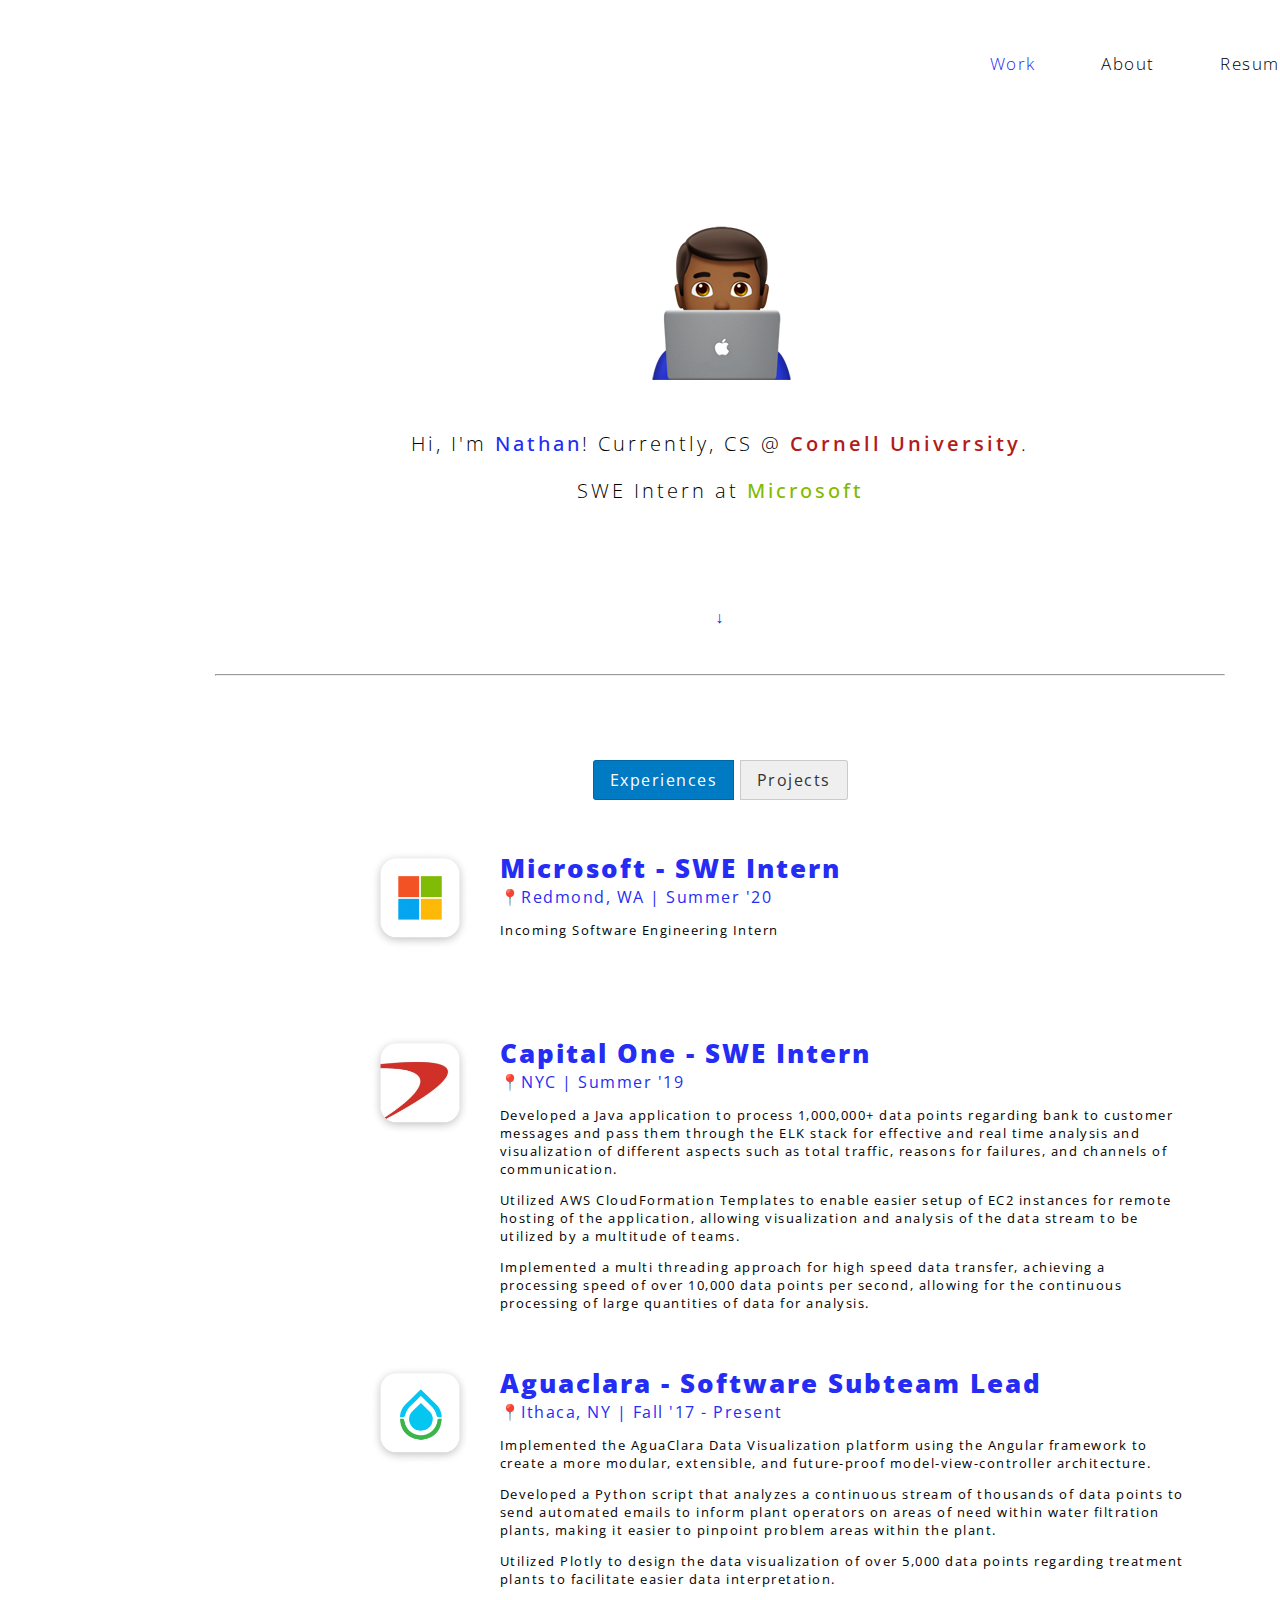
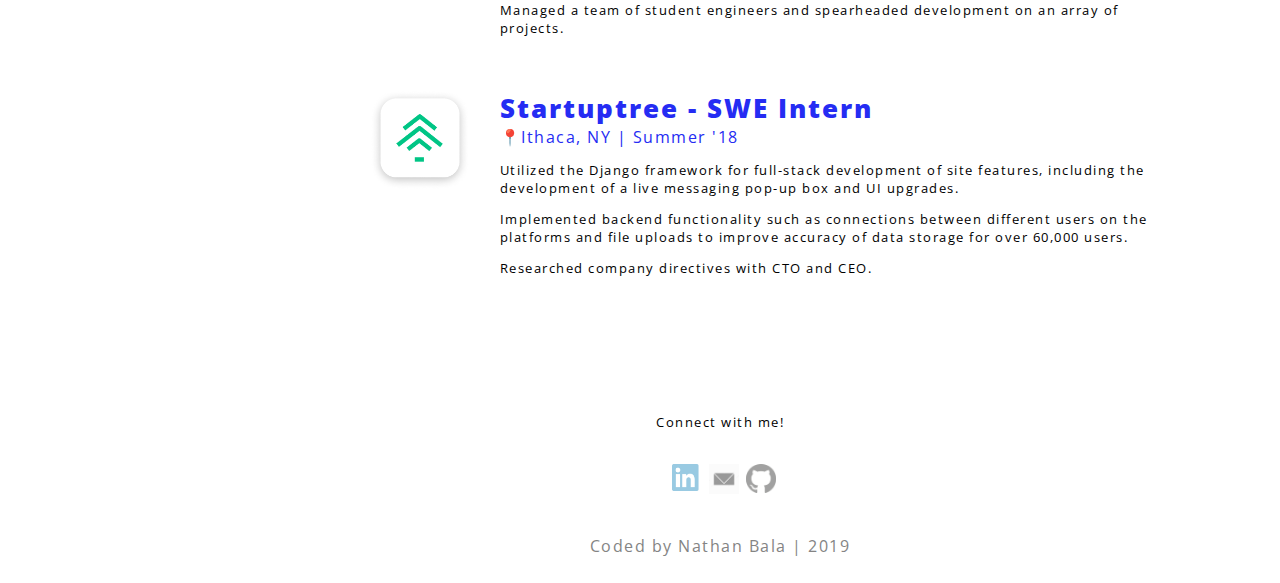
==== index.html @ ca0b288c "fixed issues" ====
<!DOCTYPE html>
<html>

<head>
  <meta charset="UTF-8" />
  <meta name="viewport" content="width=device-width, initial-scale=1" />
  <script src="https://ajax.googleapis.com/ajax/libs/jquery/3.4.1/jquery.min.js"></script>
  <link rel="stylesheet" type="text/css" href="styles/all.css" media="all" />
  <link rel="shortcut icon" href="pictures/fav.png" />
</head>

<body>
  <br>

  <nav style="float: right; margin-right: 100px; margin-top: 10px" id="menu">
    <ul>
    <li class=navhover><a class =current_page href="index.html" style="color: #252CF3; font-size: 17px;">Work</a></li>
    <p class=inline> </p>
      <li class = navhover><a href="about.html" style="font-size: 17px;">About</a></li>
    <p class=inline> </p>
    <li class=navhover> <a href =https://drive.google.com/file/d/1cPNRyimsZ0O4V-gSvSApREAiOGwYm933/view?usp=sharing target="_blank" style="font-size: 17px;">Resume</a></li>
    </ul>
  </nav>

<header>
</header>

<br>
<br>
<br>
<br>
  <img src="pictures/man_apple.png" alt="mancomputer" style="display: block;
  margin-left: auto;
  margin-right: auto;">


  <p class='emph' style="margin-top: 50px">Hi, I'm <span class=' pink'>Nathan</span>! Currently, CS @ <span style="color: #B31B1B; font-weight: 600;">Cornell University</span>.</p>
<p class='emph'>SWE Intern at <span class=' pink' style="color: #7FBA00">Microsoft</span> </p>

<br>
<br>
<br>
<p class='bounce' style="color: #252CF3;">↓</p>
<br>
<hr style="background-color: #ededed; color: black; width: 70%; ">
<br>
<br>




<div id="toggle_area">
  <div class="switch-field" style='text-align: center; padding-bottom: 30px'>
    <input type="radio" id="switch_left" name="switch_2" value="yes" checked onclick='switch_to_Experience()'/>
    <label for="switch_left">Experiences</label>
    <input type="radio" id="switch_right" name="switch_2" value="no" onclick='switch_to_Project()'/>
    <label for="switch_right">Projects</label>
  </div>
</div>
<div id="experience" style="padding-right:30px">
  <div class="row">
    <div class="column left">
      <img class=work src="pictures/microsoft_icon.png" alt="nah" style="width: 100px; padding-left: 350px; margin-top:0px; padding-top:0px"/>
    </div>
  <div class="column right">
      <h3 style='margin-top:0px; padding-top: 0px; color: #252CF3'> Microsoft - SWE Intern</h3>
      <a style='margin-top:0px; padding-top: 0px; color: #252CF3'> 📍Redmond, WA | Summer '20</a>
      <p style="text-align: left; font-size:13px"> Incoming Software Engineering Intern</p>
  </div>
  </div>
  <div class="row">
    <div class="column left">
      <img class=work src="pictures/capitalone_icon.png" alt="nah" style="width: 100px; padding-left: 350px; margin-top:0px; padding-top:0px"/>
    </div>
  <div class="column right">
      <h3 style='margin-top:0px; padding-top: 0px; color: #252CF3'> Capital One - SWE Intern</h3>
      <a style='margin-top:0px; padding-top: 0px; color: #252CF3'> 📍NYC | Summer '19</a>
      <p style="text-align: left; font-size:13px">Developed a Java application to process 1,000,000+ data points regarding bank to customer messages and pass them through the ELK stack for effective and real time analysis and visualization of different aspects such as total traffic, reasons for failures, and channels of communication.</p>
      <p style="text-align: left; font-size:13px">Utilized AWS CloudFormation Templates to enable easier setup of EC2 instances for remote hosting of the application, allowing visualization and analysis of the data stream to be utilized by a multitude of teams.  </p>
      <p style="text-align: left; font-size:13px">Implemented a multi threading approach for high speed data transfer, achieving a processing speed of over 10,000 data points per second, allowing for the continuous processing of large quantities of data for analysis. </p>

  </div>
  </div>

  <div class="row">
    <div class="column left">
      <img class=work src="pictures/aguaclara_icon.png" alt="nah" style="width: 100px; padding-left: 350px; margin-top:0px; padding-top:0px"/>
    </div>
  <div class="column right">
      <h3 style='margin-top:0px; padding-top: 0px; color: #252CF3'> Aguaclara - Software Subteam Lead</h3>
      <a style='margin-top:0px; padding-top: 0px; color: #252CF3'> 📍Ithaca, NY | Fall '17 - Present</a>
      <p style="text-align: left; font-size:13px">Implemented the AguaClara Data Visualization platform using the Angular framework to create a more modular, extensible, and future-proof model-view-controller architecture.</p>
      <p style="text-align: left; font-size:13px">Developed a Python script that analyzes a continuous stream of thousands of data points to send automated emails to inform plant operators on areas of need within water filtration plants, making it easier to pinpoint problem areas within the plant.</p>
      <p style="text-align: left; font-size:13px">Utilized Plotly to design the data visualization of over 5,000 data points regarding treatment plants to facilitate easier data interpretation.</p>
      <p style="text-align: left; font-size:13px">Managed a team of student engineers and spearheaded development on an array of projects.</p>
  </div>
  </div>

  <div class="row">
    <div class="column left">
      <img class=work src="pictures/startuptree_icon.png" alt="nah" style="width: 100px; padding-left: 350px; margin-top:0px; padding-top:0px"/>
    </div>
  <div class="column right">
      <h3 style='margin-top:0px; padding-top: 0px; color: #252CF3'> Startuptree - SWE Intern</h3>
      <a style='margin-top:0px; padding-top: 0px; color: #252CF3'> 📍Ithaca, NY | Summer '18</a>
      <p style="text-align: left; font-size:13px">Utilized the Django framework for full-stack development of site features, including the development of a live messaging pop-up box and UI upgrades. </p>
      <p style="text-align: left; font-size:13px">Implemented backend functionality such as connections between different users on the platforms and file uploads to improve accuracy of data storage for over 60,000 users. </p>
      <p style="text-align: left; font-size:13px">Researched company directives with CTO and CEO.</p>
  </div>
  </div>
</div>

<div id="projects" style='display: none; padding-left:20px'>
  <div class="row"  style='padding-left:60px;'>
    <div class="column left">
      <img class=work src="pictures/quick_maths.png" alt="nah" style='width: 400px; padding-left:20px'/>
    </div>
  <div class="column right">
      <h3 style='margin-top:0px; padding-top: 0px; color: #252CF3'>Quick Maths</h3>
      <a style='margin-top:0px; padding-top: 0px; color: #252CF3'>Python, Open CV, Tensorflow</a>
      <a href="https://github.com/nhbala/Quick_Maths" target="_blank"> <img class='socialbutton' src="pictures/github_pic.png" alt="github icon"/></a>
      <p style="text-align: left; font-size:13px">Implemented an artificial intelligence system in Python that evaluates handwritten math expressions and equations containing basic arithmetic operations, exponents and trigonometric functions.</p>
      <p style="text-align: left; font-size:13px">Developed a convolutional neural network that recognizes a wide array of different handwriting patterns for specific mathematical symbols. </p>
      <p style="text-align: left; font-size:13px">Utilized computer vision techniques to correctly recognize and separate individual components of expressions and equations. </p>
  </div>
  </div>

  <div class="row"  style='padding-left:60px'>
    <div class="column left">
      <img class=work src="pictures/mariwanna.png" alt="nah" style='width: 400px; padding-left:20px'/>
    </div>
  <div class="column right">
      <h3 style='margin-top:0px; padding-top: 0px; color: #252CF3'>Mariwanna!</h3>
      <a style='margin-top:0px; padding-top: 0px; color: #252CF3'>Python, Django, HTML, Javascript, CSS</a>
      <a href="https://github.com/jeffliu6/mariwanna" target="_blank"> <img class='socialbutton' src="pictures/github_pic.png" alt="github icon"/></a>
      <a href="https://mariwanna.herokuapp.com" target="_blank"> <img class='socialbutton' src="pictures/external_link.png" alt="link icon"/></a>
      <p style="text-align: left; font-size:13px">Developed a search engine using the Django web framework to recommend strains of medical marijuana based on users' conditions, desired, undesired effects, flavors, and aromas.</p>
      <p style="text-align: left; font-size:13px">Utilized Latent Dirichlet allocation for topic modeling to more accurately categorize and sort data.</p>
      <p style="text-align: left; font-size:13px">Implemented a custom version of cosine similarity to generate ranked results based off user input queries.</p>
  </div>
  </div>
  <div class="row"  style='padding-left:60px'>
    <div class="column left">
      <img class=work src="pictures/data_viz.png" alt="nah" style='width: 400px; padding-left:20px'/>
    </div>
  <div class="column right">
      <h3 style='margin-top:0px; padding-top: 0px; color: #252CF3'>Remain Silent</h3>
      <a style='margin-top:0px; padding-top: 0px; color: #252CF3'>Javascript, HTML, CSS</a>
      <a href="https://github.com/nhbala/USA-PoliceKilling-Viz" target="_blank"> <img class='socialbutton' src="pictures/github_pic.png" alt="github icon"/></a>
      <a href="https://nhbala.github.io/USA-PoliceKilling-Viz/" target="_blank"> <img class='socialbutton' src="pictures/external_link.png" alt="link icon"/></a>
      <p style="text-align: left; font-size:13px">Created a data visualization that seeks to illustrate United States civilians' deaths at the hands of the American Police from 2015 to 2019.</p>
      <p style="text-align: left; font-size:13px">Implemented filters regarding how the individual was killed, if they were armed/fleeing, demographic/average income level of location where the killing took place, and ethnicity </p>
      <p style="text-align: left; font-size:13px">Helped create a second visualization to allow users to view the specific locations where these killings have taken place and filter these out by specific years.</p>
  </div>
</div>

<div class="row"  style='padding-left:60px'>
  <div class="column left">
    <img class=work src="pictures/battle_ships.png" alt="nah" style='width: 400px; padding-left:20px'/>
  </div>
<div class="column right">
    <h3 style='margin-top:0px; padding-top: 0px; color: #252CF3'>Battleships</h3>
    <a style='margin-top:0px; padding-top: 0px; color: #252CF3'>OCaml</a>
    <a href="https://github.com/nhbala/OCaml-BattleShips" target="_blank"> <img class='socialbutton' src="pictures/github_pic.png" alt="github icon"/></a>
    <p style="text-align: left; font-size:13px">Implemented the popular boardgame, BattleShips, in the functional programming language OCaml. Supports both a two player mode as well the ability to play against the computer at various difficulty levels</p>
    <p style="text-align: left; font-size:13px">Developed a GUI that dynamically updates based off moves made by the player or by the computer. Designed and built an AI that supported different difficulty levels for the one player mode, including algorithms that dictate the logic behind the difficulty of the AI player. </p>
</div>
</div>
</div>







<footer>
  <p style="text-align: middle; font-size:13px; padding-left: 300px; padding-top: 20px; padding-right:300px">
    Connect with me!
  </p>
  <div class="row socialfooter">
    <a href='https://www.linkedin.com/in/nathan-bala-19b2b612b/' target="_blank"><img class='socialbutton' src="pictures/link.png" alt="Linkedin Icon"/></a>
    <a href="mailto:nb378@cornell.edu"> <img class='socialbutton' src="pictures/email.jpg" alt="Email Icon"/></a>
    <a href="https://github.com/nhbala" target="_blank"> <img class='socialbutton' src="pictures/github_pic.png" alt="github icon"/></a>
  </div>
  <p id = footer> Coded by Nathan Bala | 2019 </p>
  </footer>

  <script>
  function switch_to_Experience() {
      $("#projects").fadeToggle("slow");
      $("#experience").fadeToggle("slow");
    }
    function switch_to_Project() {
      $("#projects").fadeToggle("slow");
      $("#experience").fadeToggle("slow");
    }

  </script>

</body>

</html>
---- styles/all.css ----
@import url('https://fonts.googleapis.com/css?family=Open+Sans:300,400,600,700,800&display=swap');

.switch-field {
  padding: 2em;
	overflow: hidden;
}

.switch-title {
  margin-bottom: 0.5em;
  opacity:.5;
}

.switch-field input {
  display: none;
}



.switch-field label {
  display: inline-block;
  background-color: #efefef;
  color: #333;
  font-size: 1em;
  font-weight: normal;
  text-align: center;
  text-shadow: none;
  padding: 0.5em 1em;
  border: 0.05em solid rgba(0, 0, 0, 0.15);
  -webkit-transition: all 0.1s ease-in-out;
  -moz-transition:    all 0.1s ease-in-out;
  -ms-transition:     all 0.1s ease-in-out;
  -o-transition:      all 0.1s ease-in-out;
  transition:         all 0.1s ease-in-out;
}

.switch-field label:hover {
	cursor: pointer;
}

.switch-field input:checked + label {
  background-color: #007ac2;
	color: white;
}

.switch-field label:first-of-type {
  border-radius: 3px 0 0 3px;
}

.switch-field label:last-of-type {
  border-radius: 0 3px 3px 0;
}




html {
  font-family: 'Open Sans', sans-serif;
  letter-spacing: 1.5px;
  background-color: white;
  width: 1440px;
  margin: 0 auto;
  }

  h1 {
    color: black;
    font-weight: 800;
    font-size: 60px;
    letter-spacing: 10px;
    padding: 2px;
    margin: 2px;
  }

  h2 {
    color: black;
    text-align: left;
    padding: 0px;
    margin: 0px;
    font-size: 38px;
    font-weight: 800;
    letter-spacing: 3px;
    padding-left: 30px;
  }

  #hello{
    padding-top: 30px;
  }

  header {
    padding: 80px 0 20px;
    text-align: center;
    margin-bottom: 10px;
  }

  #me{
    width: 65%;
    height: auto;
    padding-left: 30%;
    padding-top: 75px;
    padding-bottom: 140px;

  }


  header #title {
    padding: 10px;
  }

  #menu {
    display: inline;
  }

  #menu ul {
    margin: 10px;
    padding: 10px;
    list-style: none;
    text-align: center;
  }

  li a {
    text-decoration: none;
    color: black;
    margin: 5px;
    padding: 5px;
    font-size: 20px;
    font-weight: 300;
  }


  #menu li {
    margin: 10px;
    padding: 10px;
    display: inline;
  }

  footer {
    padding: 10px 10px;
    padding-top: 70px;
    text-align: center;
  }

  .textlink{
    text-decoration: none;
    color: #252CF3;
  }

  #footer{
    color: #848484;
    font-size: 16px;
  }
  body {
    margin: 0 auto;
  }

  .b{
    font-weight: 600;
  }

  .top-nav {
    float: right;
  }


    .current_page {
    color: #252CF3;
    font-weight: 2px;
  }


  .emph{
    font-size: 20px;
    font-weight: 300;
    margin-left: 200px;
    margin-right: 200px;
    letter-spacing: 3px;
  }

  .pink{
    color: #252CF3;
    font-weight: 500;
  }

  .socialbutton{
    width: 30px;
    opacity: .4;
    margin-left: 7px;
  }

  .socialfooter{
    justify-content: center;
  }
  .main{
    padding-top: 25px;
    padding-bottom: 0px;
    text-align: left;
    padding-right: 30%;
    padding-left: 4%;
    font-weight: 500;
    font-size: 16px;
  }


  .about{
    padding: 24px;
    border-style: solid;
    border-color: black;
    border-width: 3px;
    margin-left: 30%;
    margin-right: 30%;

  }

  .form_error {
    color: red;
  }

  .hidden {
    display: none;
  }

  p{
    text-align: center;
  }

  .center{
    text-align: center;
  }

  .confirmation{
    padding: 24px;
    border-style: solid;
    border-color: black;
    border-width: 3px;
    margin-left: 35%;
    margin-right: 35%;

  }

  .confirm{
    text-align: left;
    padding-left: 10%;
  }

  .row {
    display: flex;
    padding: 20px;
    overflow-x: hidden;
  }

  .column {
    float: left;
    width: 50%;
  }

  .c3{
    flex-grow: 1
  }

  .left{
    width: 35%;
  }

  .right{
    width: 50%;
  }

  .self{
    width: 80%;
    height: auto;
    padding:35px;
  }
  .descr{
    padding-right: 20%;
    text-align: left;
    padding-bottom: 65px;
    font-size: 18px;
  }

  .indent{
    text-align: left;
    padding-left: 250px;
    padding-right: 250px;
    padding-top: 12px;
  }

  h3{
    font-size: 26px;
    padding-bottom: 0px;
    margin-bottom: 0px;
    letter-spacing: 2px;
    font-weight: 800;
  }

  .numlist{
    text-align: left;
    padding-left: 300px;
    padding-right: 250px;
    padding-top: 0px;
  }

  .projecthead{
    font-size: 30px;
    font-weight: 500;
    text-align: center;
  }
  .inline{
    display: inline;
  }

  .leftimg{
    width: 90%;
    height: auto;
    padding-left: 170px;
  }
  .rightimg{
    width: 80%;
    height: auto;
    padding-right: 200px;
  }

  .projectimg{
    width: 80%;
    height: auto;
    padding-left: 180px;
    padding-right: 100px;
  }

  .projectheadimg{
    width: 65%;
    height: auto;
    padding-left: 260px;
  }

  .work{
    width: 100px;
    height: auto;
    padding-left: 300px;
    max-width: 100%;
    transition: transform 0.2s;
    padding-bottom: 40px;
  }

  .work:hover {
    transform: scale(1.05);
}

  h4{
    padding-top: 0px;
    margin-top: 5px;
    margin-bottom: 30px;
    font-weight: 400;
    font-size: 16px;

  }
  .button{
    text-decoration: none;
    text-align: left;
    font-weight: 400;
    color:  black;
    background-color: white;
    border-style: solid;
    padding: 8px;
    border-width: 1px;
    border-radius: 12px;
    padding-left: 20px;
    padding-right: 20px;
  }


  .notbutton{
    text-decoration: none;
    text-align: left;
    font-weight: 600;
    color: white;
    background-color: black;
    padding: 18px;
    display: inline;
    font-size: 15px;
    margin-right: 700px;
  }

  .ital{
    font-weight: 300;
    font-size: 28px;
  }

  .selfh2{
    text-align: center;
    font-size: 32px;
  }

  .caption{
    padding:0px;
    margin: 0px;
  }


  .button:hover{
    opacity: .7;
    color: black;
  }

  h5{
    font-weight: 600;
    font-size: 14px;
    font-style: italic;
    padding-bottom: 10px;
    margin-bottom: 0px;
    color: #b51353;
    opacity: .9;

  }

  .list{
    padding-top: 2px;
    margin: 0px;
    text-align: left;
    font-size: 13px;
    font-weight: 500;
  }

  span.wave {
    animation-name: wave-animation;
    animation-duration: 2.5s;
    animation-iteration-count: infinite;
    transform-origin: 70% 70%;
    display: inline-block;
  }

  @keyframes wave-animation {
      0% { transform: rotate(  0.0deg) }
     10% { transform: rotate(-10.0deg) }
     20% { transform: rotate( 12.0deg) }
     30% { transform: rotate(-10.0deg) }
     40% { transform: rotate(  9.0deg) }
     50% { transform: rotate(  0.0deg) }
    100% { transform: rotate(  0.0deg) }
  }


  .bounce {
    animation-name: bounce-animation;
    animation-duration: 3.5s;
    animation-iteration-count: infinite;
    transform-origin: 70% 70%;
  }

  @keyframes bounce-animation {
      0% { transform: translateY(  7px) }
     10% { transform: translateY(0px) }
     20% { transform: translateY( 7px) }
     30% { transform: translateY(0px) }
     40% { transform: translateY(  7px) }
     50% { transform: translateY(  0px) }
     60% { transform: translateY( 7px) }
     70% { transform: translateY(0px) }
     80% { transform: translateY(  7px) }
     90% { transform: translateY(  0px) }
    100% { transform: translateY(  7px) }
  }

  .center {
  display: block;
  margin-left: auto;
  margin-right: auto;
  width: 50%;
}
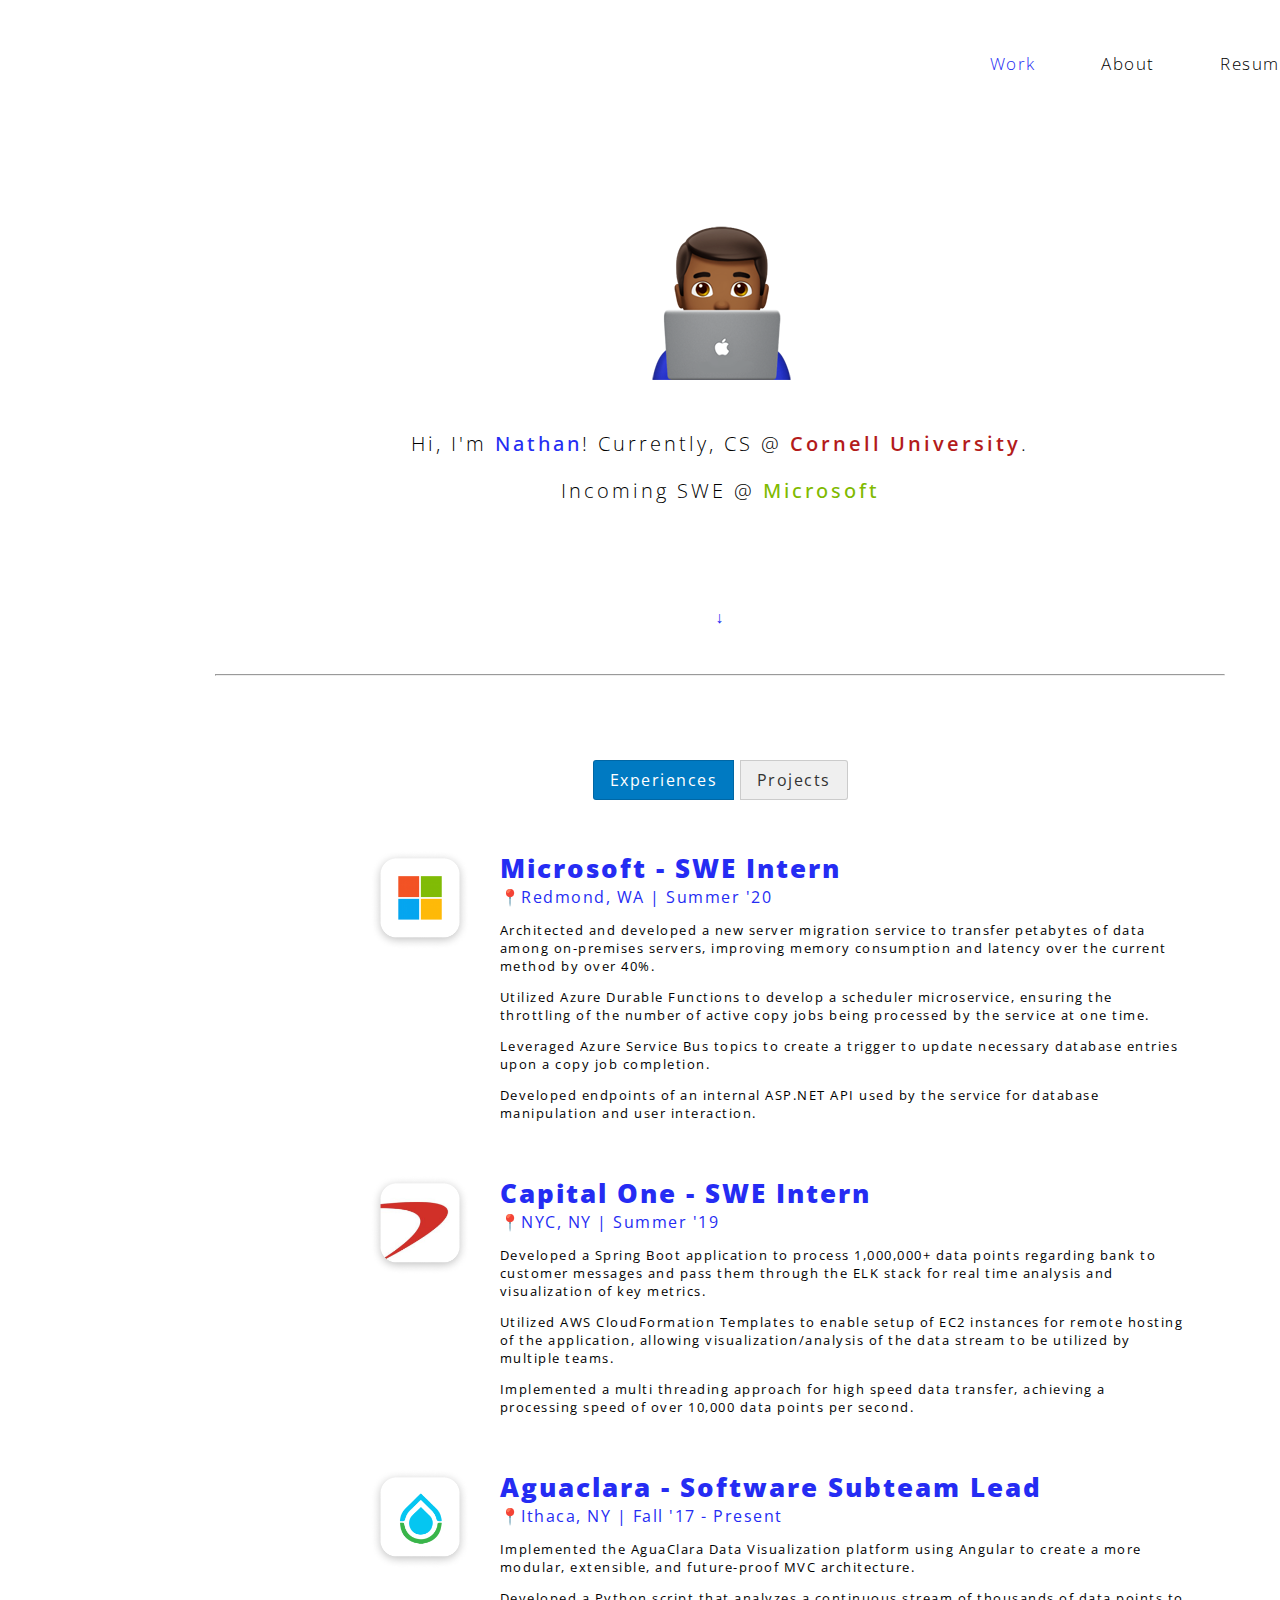
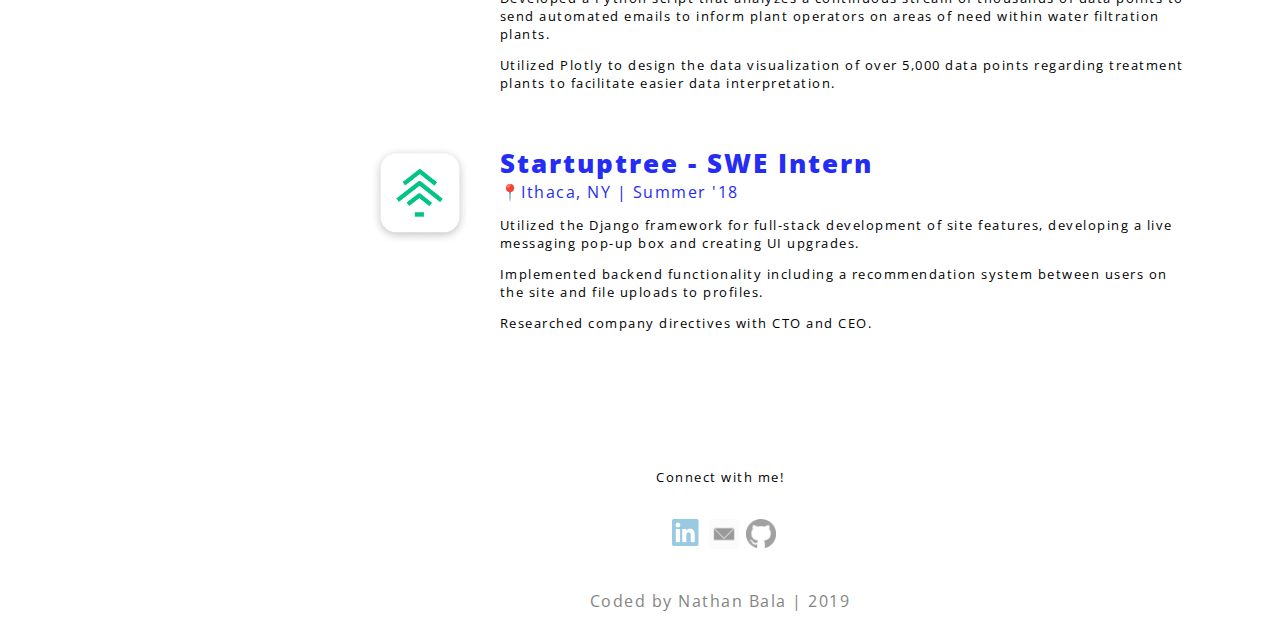
==== commit ccc01563: "updated information" ====
--- a/index.html
+++ b/index.html
@@ -36,7 +36,7 @@
 
 
   <p class='emph' style="margin-top: 50px">Hi, I'm <span class=' pink'>Nathan</span>! Currently, CS @ <span style="color: #B31B1B; font-weight: 600;">Cornell University</span>.</p>
-<p class='emph'>SWE Intern at <span class=' pink' style="color: #7FBA00">Microsoft</span> </p>
+<p class='emph'>Incoming SWE @ <span class=' pink' style="color: #7FBA00">Microsoft</span> </p>
 
 <br>
 <br>
@@ -61,68 +61,78 @@
 <div id="experience" style="padding-right:30px">
   <div class="row">
     <div class="column left">
+      <a href="https://microsoft.com" target="_blank">
       <img class=work src="pictures/microsoft_icon.png" alt="nah" style="width: 100px; padding-left: 350px; margin-top:0px; padding-top:0px"/>
+    </a>
     </div>
   <div class="column right">
       <h3 style='margin-top:0px; padding-top: 0px; color: #252CF3'> Microsoft - SWE Intern</h3>
       <a style='margin-top:0px; padding-top: 0px; color: #252CF3'> 📍Redmond, WA | Summer '20</a>
-      <p style="text-align: left; font-size:13px"> Incoming Software Engineering Intern</p>
-  </div>
-  </div>
-  <div class="row">
-    <div class="column left">
+      <p style="text-align: left; font-size:13px"> Architected and developed a new server migration service to transfer petabytes of data among on-premises servers, improving memory consumption and latency over the current method by over 40%.</p>
+      <p style="text-align: left; font-size:13px"> Utilized Azure Durable Functions to develop a scheduler microservice, ensuring the throttling of the number of active copy jobs being processed by the service at one time.</p>
+      <p style="text-align: left; font-size:13px"> Leveraged Azure Service Bus topics to create a trigger to update necessary database entries upon a copy job completion.</p>
+      <p style="text-align: left; font-size:13px"> Developed endpoints of an internal ASP.NET API used by the service for database manipulation and user interaction.</p>
+  </div>
+  </div>
+  <div class="row">
+    <div class="column left">
+      <a href="https://www.capitalone.com/tech/" target="_blank">
       <img class=work src="pictures/capitalone_icon.png" alt="nah" style="width: 100px; padding-left: 350px; margin-top:0px; padding-top:0px"/>
+    </a>
     </div>
   <div class="column right">
       <h3 style='margin-top:0px; padding-top: 0px; color: #252CF3'> Capital One - SWE Intern</h3>
-      <a style='margin-top:0px; padding-top: 0px; color: #252CF3'> 📍NYC | Summer '19</a>
-      <p style="text-align: left; font-size:13px">Developed a Java application to process 1,000,000+ data points regarding bank to customer messages and pass them through the ELK stack for effective and real time analysis and visualization of different aspects such as total traffic, reasons for failures, and channels of communication.</p>
-      <p style="text-align: left; font-size:13px">Utilized AWS CloudFormation Templates to enable easier setup of EC2 instances for remote hosting of the application, allowing visualization and analysis of the data stream to be utilized by a multitude of teams.  </p>
-      <p style="text-align: left; font-size:13px">Implemented a multi threading approach for high speed data transfer, achieving a processing speed of over 10,000 data points per second, allowing for the continuous processing of large quantities of data for analysis. </p>
-
-  </div>
-  </div>
-
-  <div class="row">
-    <div class="column left">
+      <a style='margin-top:0px; padding-top: 0px; color: #252CF3'> 📍NYC, NY | Summer '19</a>
+      <p style="text-align: left; font-size:13px">Developed a Spring Boot application to process 1,000,000+ data points regarding bank to customer messages and pass them through the ELK stack for real time analysis and visualization of key metrics.</p>
+      <p style="text-align: left; font-size:13px">Utilized AWS CloudFormation Templates to enable setup of EC2 instances for remote hosting of the application, allowing visualization/analysis of the data stream to be utilized by multiple teams.  </p>
+      <p style="text-align: left; font-size:13px">Implemented a multi threading approach for high speed data transfer, achieving a processing speed of over 10,000 data points per second.  </p>
+
+  </div>
+  </div>
+
+  <div class="row">
+    <div class="column left">
+      <a href="http://aguaclara.cornell.edu/" target="_blank">
       <img class=work src="pictures/aguaclara_icon.png" alt="nah" style="width: 100px; padding-left: 350px; margin-top:0px; padding-top:0px"/>
+      </a>
     </div>
   <div class="column right">
       <h3 style='margin-top:0px; padding-top: 0px; color: #252CF3'> Aguaclara - Software Subteam Lead</h3>
       <a style='margin-top:0px; padding-top: 0px; color: #252CF3'> 📍Ithaca, NY | Fall '17 - Present</a>
-      <p style="text-align: left; font-size:13px">Implemented the AguaClara Data Visualization platform using the Angular framework to create a more modular, extensible, and future-proof model-view-controller architecture.</p>
-      <p style="text-align: left; font-size:13px">Developed a Python script that analyzes a continuous stream of thousands of data points to send automated emails to inform plant operators on areas of need within water filtration plants, making it easier to pinpoint problem areas within the plant.</p>
+      <p style="text-align: left; font-size:13px">Implemented the AguaClara Data Visualization platform using Angular to create a more modular, extensible, and future-proof MVC architecture.</p>
+      <p style="text-align: left; font-size:13px">Developed a Python script that analyzes a continuous stream of thousands of data points to send automated emails to inform plant operators on areas of need within water filtration plants. </p>
       <p style="text-align: left; font-size:13px">Utilized Plotly to design the data visualization of over 5,000 data points regarding treatment plants to facilitate easier data interpretation.</p>
-      <p style="text-align: left; font-size:13px">Managed a team of student engineers and spearheaded development on an array of projects.</p>
-  </div>
-  </div>
-
-  <div class="row">
-    <div class="column left">
+  </div>
+  </div>
+
+  <div class="row">
+    <div class="column left">
+      <a href="https://join.startuptree.co/" target="_blank">
       <img class=work src="pictures/startuptree_icon.png" alt="nah" style="width: 100px; padding-left: 350px; margin-top:0px; padding-top:0px"/>
+    </a>
     </div>
   <div class="column right">
       <h3 style='margin-top:0px; padding-top: 0px; color: #252CF3'> Startuptree - SWE Intern</h3>
       <a style='margin-top:0px; padding-top: 0px; color: #252CF3'> 📍Ithaca, NY | Summer '18</a>
-      <p style="text-align: left; font-size:13px">Utilized the Django framework for full-stack development of site features, including the development of a live messaging pop-up box and UI upgrades. </p>
-      <p style="text-align: left; font-size:13px">Implemented backend functionality such as connections between different users on the platforms and file uploads to improve accuracy of data storage for over 60,000 users. </p>
+      <p style="text-align: left; font-size:13px">Utilized the Django framework for full-stack development of site features, developing a live messaging pop-up box and creating UI upgrades. </p>
+      <p style="text-align: left; font-size:13px">Implemented backend functionality including a recommendation system between users on the site and file uploads to profiles. </p>
       <p style="text-align: left; font-size:13px">Researched company directives with CTO and CEO.</p>
   </div>
   </div>
 </div>
 
 <div id="projects" style='display: none; padding-left:20px'>
-  <div class="row"  style='padding-left:60px;'>
-    <div class="column left">
-      <img class=work src="pictures/quick_maths.png" alt="nah" style='width: 400px; padding-left:20px'/>
-    </div>
-  <div class="column right">
-      <h3 style='margin-top:0px; padding-top: 0px; color: #252CF3'>Quick Maths</h3>
-      <a style='margin-top:0px; padding-top: 0px; color: #252CF3'>Python, Open CV, Tensorflow</a>
-      <a href="https://github.com/nhbala/Quick_Maths" target="_blank"> <img class='socialbutton' src="pictures/github_pic.png" alt="github icon"/></a>
-      <p style="text-align: left; font-size:13px">Implemented an artificial intelligence system in Python that evaluates handwritten math expressions and equations containing basic arithmetic operations, exponents and trigonometric functions.</p>
-      <p style="text-align: left; font-size:13px">Developed a convolutional neural network that recognizes a wide array of different handwriting patterns for specific mathematical symbols. </p>
-      <p style="text-align: left; font-size:13px">Utilized computer vision techniques to correctly recognize and separate individual components of expressions and equations. </p>
+  <div class="row"  style='padding-left:60px'>
+    <div class="column left">
+      <img class=work src="pictures/traffic.png" alt="nah" style='width: 400px; padding-left:20px'/>
+    </div>
+  <div class="column right">
+      <h3 style='margin-top:0px; padding-top: 0px; color: #252CF3'>Human and Autonomous Vehicle Simulation, Calibration, and Optimization (HAVSIM)</h3>
+      <a style='margin-top:0px; padding-top: 0px; color: #252CF3'>Python</a>
+      <a href="https://github.com/ronan-keane/havsim" target="_blank"> <img class='socialbutton' src="pictures/github_pic.png" alt="github icon"/></a>
+      <p style="text-align: left; font-size:13px">Worked under Ronan Keane to develop HAVSIM, a differentiable traffic simulator for the calibration and optimization of microscopic (agent-based) traffic simulations.</p>
+      <p style="text-align: left; font-size:13px">Implemented and tested various Deep Learning architectures such as convolutional neural networks and LSTMs to accurately predict vehicle trajectories in various situations based on surrounding parameters with 92% accuracy.</p>
+      <p style="text-align: left; font-size:13px">Developed and tested calibration APIs for simulation of lane changing traffic flow models. </p>
   </div>
   </div>
 
@@ -140,6 +150,7 @@
       <p style="text-align: left; font-size:13px">Implemented a custom version of cosine similarity to generate ranked results based off user input queries.</p>
   </div>
   </div>
+
   <div class="row"  style='padding-left:60px'>
     <div class="column left">
       <img class=work src="pictures/data_viz.png" alt="nah" style='width: 400px; padding-left:20px'/>
@@ -153,6 +164,20 @@
       <p style="text-align: left; font-size:13px">Implemented filters regarding how the individual was killed, if they were armed/fleeing, demographic/average income level of location where the killing took place, and ethnicity </p>
       <p style="text-align: left; font-size:13px">Helped create a second visualization to allow users to view the specific locations where these killings have taken place and filter these out by specific years.</p>
   </div>
+</div>
+
+<div class="row"  style='padding-left:60px;'>
+  <div class="column left">
+    <img class=work src="pictures/quick_maths.png" alt="nah" style='width: 400px; padding-left:20px'/>
+  </div>
+<div class="column right">
+    <h3 style='margin-top:0px; padding-top: 0px; color: #252CF3'>Quick Maths</h3>
+    <a style='margin-top:0px; padding-top: 0px; color: #252CF3'>Python, Open CV, Tensorflow</a>
+    <a href="https://github.com/nhbala/Quick_Maths" target="_blank"> <img class='socialbutton' src="pictures/github_pic.png" alt="github icon"/></a>
+    <p style="text-align: left; font-size:13px">Implemented an artificial intelligence system in Python that evaluates handwritten math expressions and equations containing basic arithmetic operations, exponents and trigonometric functions.</p>
+    <p style="text-align: left; font-size:13px">Developed a convolutional neural network that recognizes a wide array of different handwriting patterns for specific mathematical symbols. </p>
+    <p style="text-align: left; font-size:13px">Utilized computer vision techniques to correctly recognize and separate individual components of expressions and equations. </p>
+</div>
 </div>
 
 <div class="row"  style='padding-left:60px'>
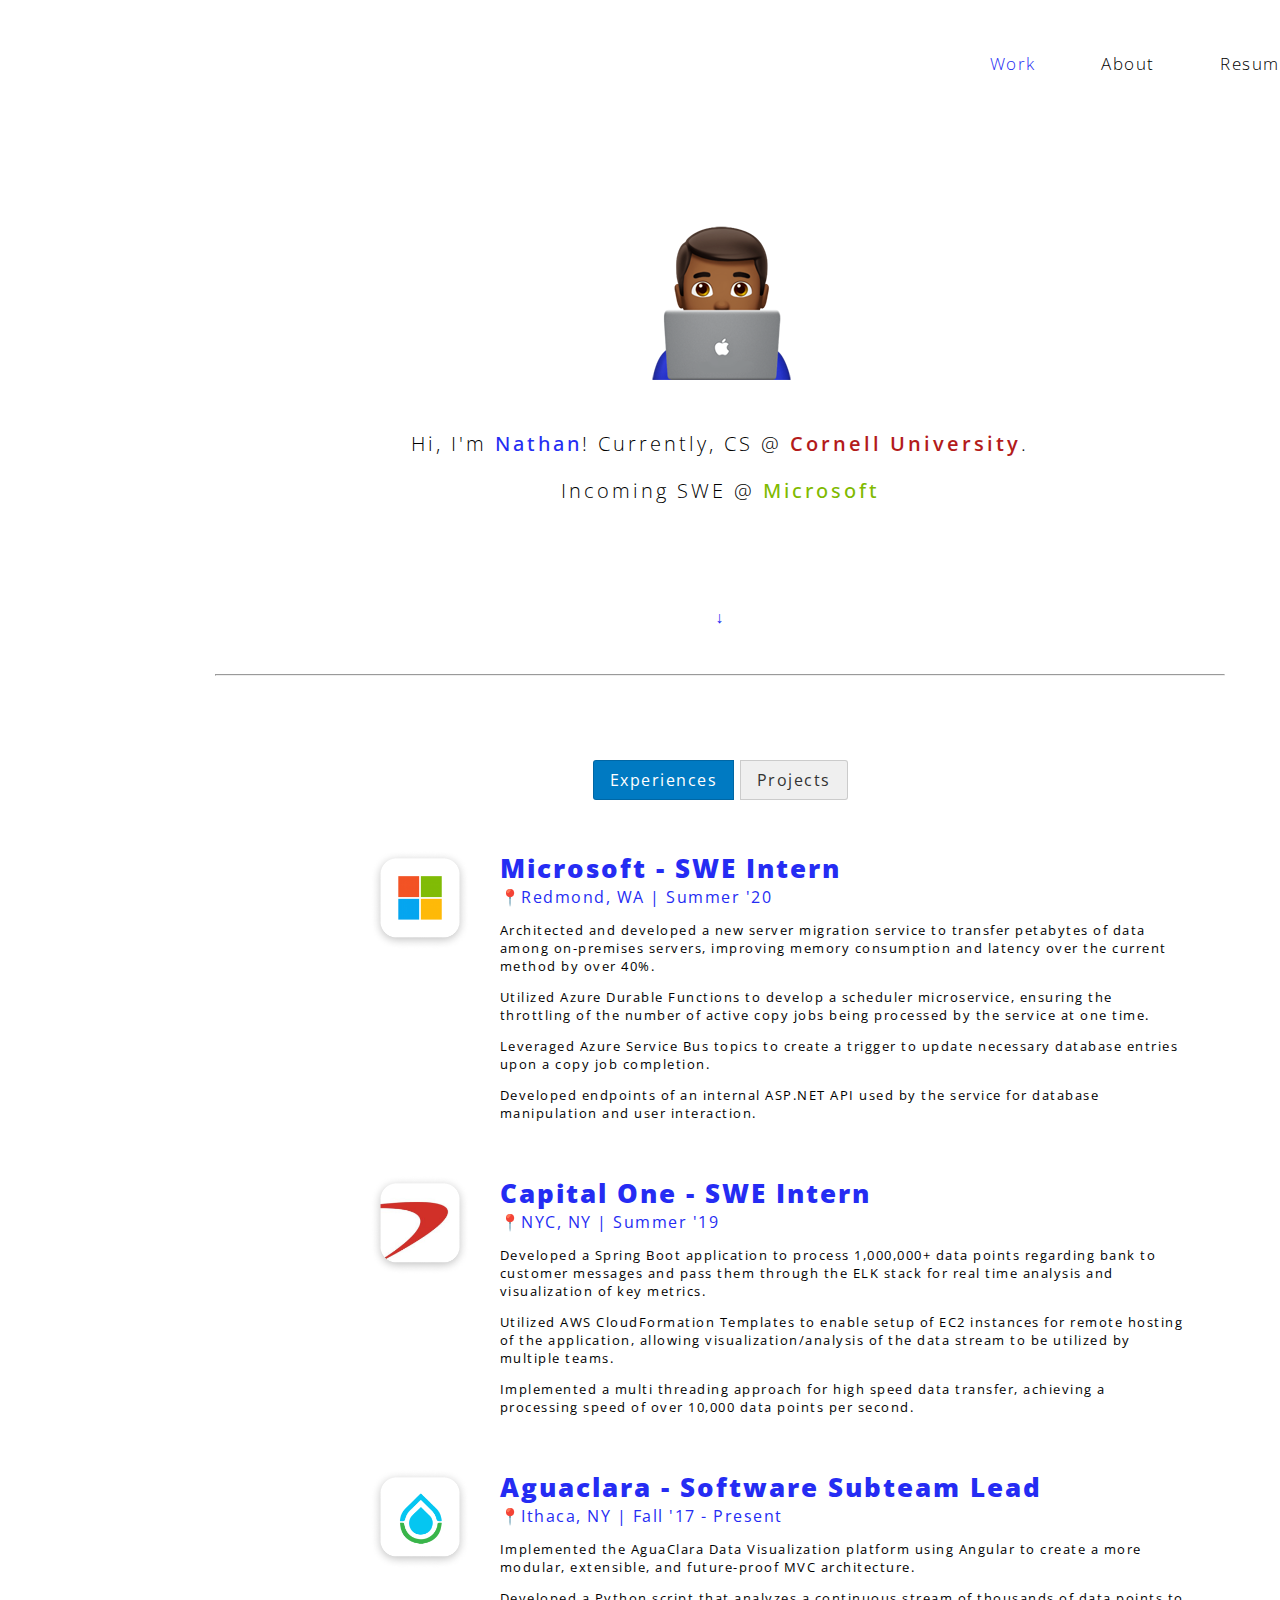
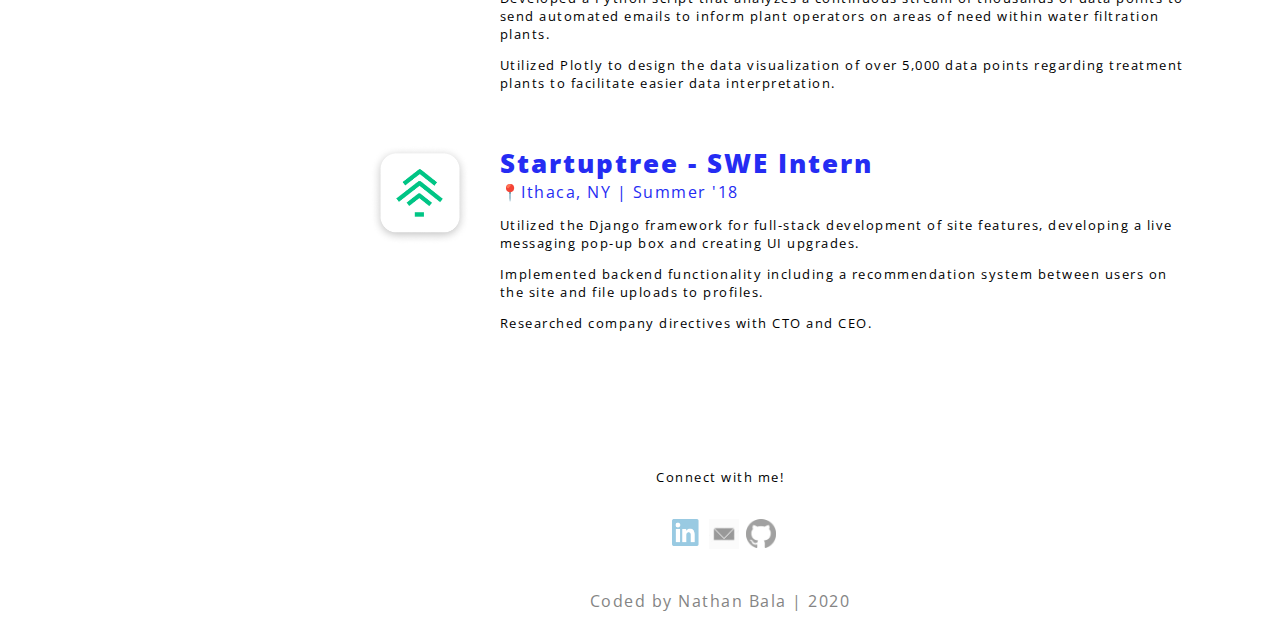
==== commit fa0ee14c: "small changes" ====
--- a/index.html
+++ b/index.html
@@ -209,7 +209,7 @@
     <a href="mailto:nb378@cornell.edu"> <img class='socialbutton' src="pictures/email.jpg" alt="Email Icon"/></a>
     <a href="https://github.com/nhbala" target="_blank"> <img class='socialbutton' src="pictures/github_pic.png" alt="github icon"/></a>
   </div>
-  <p id = footer> Coded by Nathan Bala | 2019 </p>
+  <p id = footer> Coded by Nathan Bala | 2020 </p>
   </footer>
 
   <script>
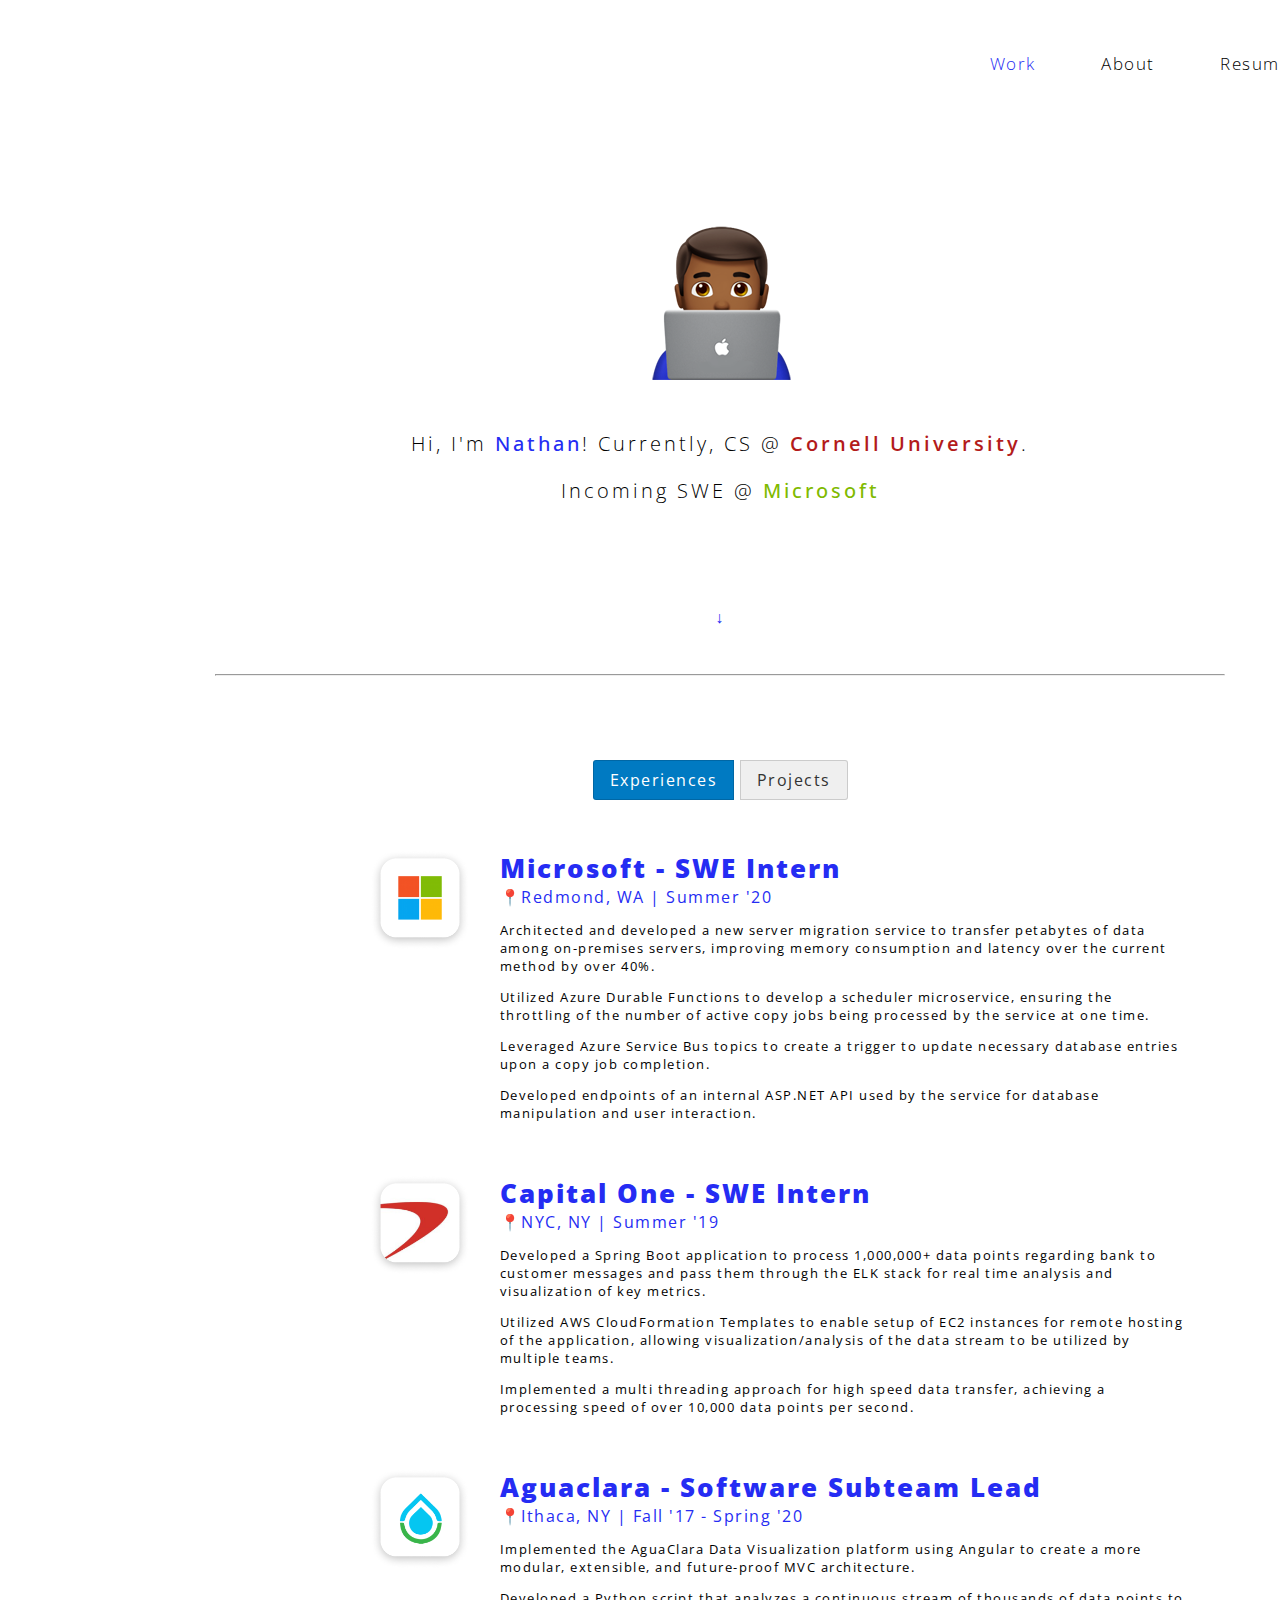
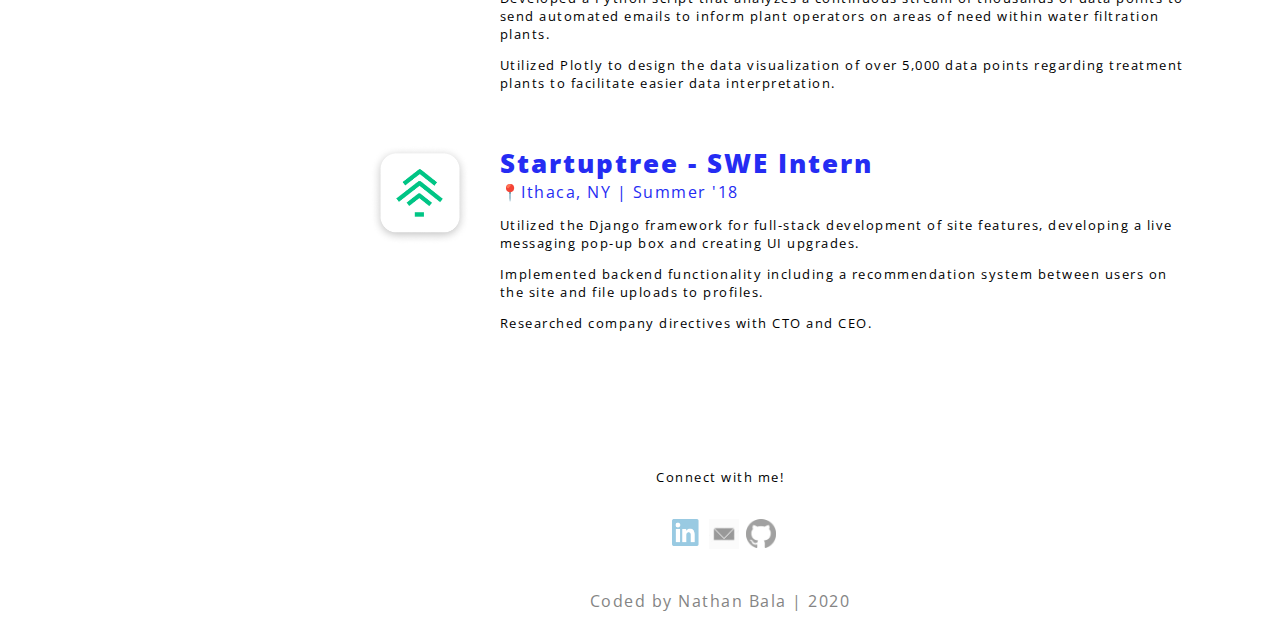
==== commit deb45fd3: "final small change?" ====
--- a/index.html
+++ b/index.html
@@ -98,7 +98,7 @@
     </div>
   <div class="column right">
       <h3 style='margin-top:0px; padding-top: 0px; color: #252CF3'> Aguaclara - Software Subteam Lead</h3>
-      <a style='margin-top:0px; padding-top: 0px; color: #252CF3'> 📍Ithaca, NY | Fall '17 - Present</a>
+      <a style='margin-top:0px; padding-top: 0px; color: #252CF3'> 📍Ithaca, NY | Fall '17 - Spring '20</a>
       <p style="text-align: left; font-size:13px">Implemented the AguaClara Data Visualization platform using Angular to create a more modular, extensible, and future-proof MVC architecture.</p>
       <p style="text-align: left; font-size:13px">Developed a Python script that analyzes a continuous stream of thousands of data points to send automated emails to inform plant operators on areas of need within water filtration plants. </p>
       <p style="text-align: left; font-size:13px">Utilized Plotly to design the data visualization of over 5,000 data points regarding treatment plants to facilitate easier data interpretation.</p>
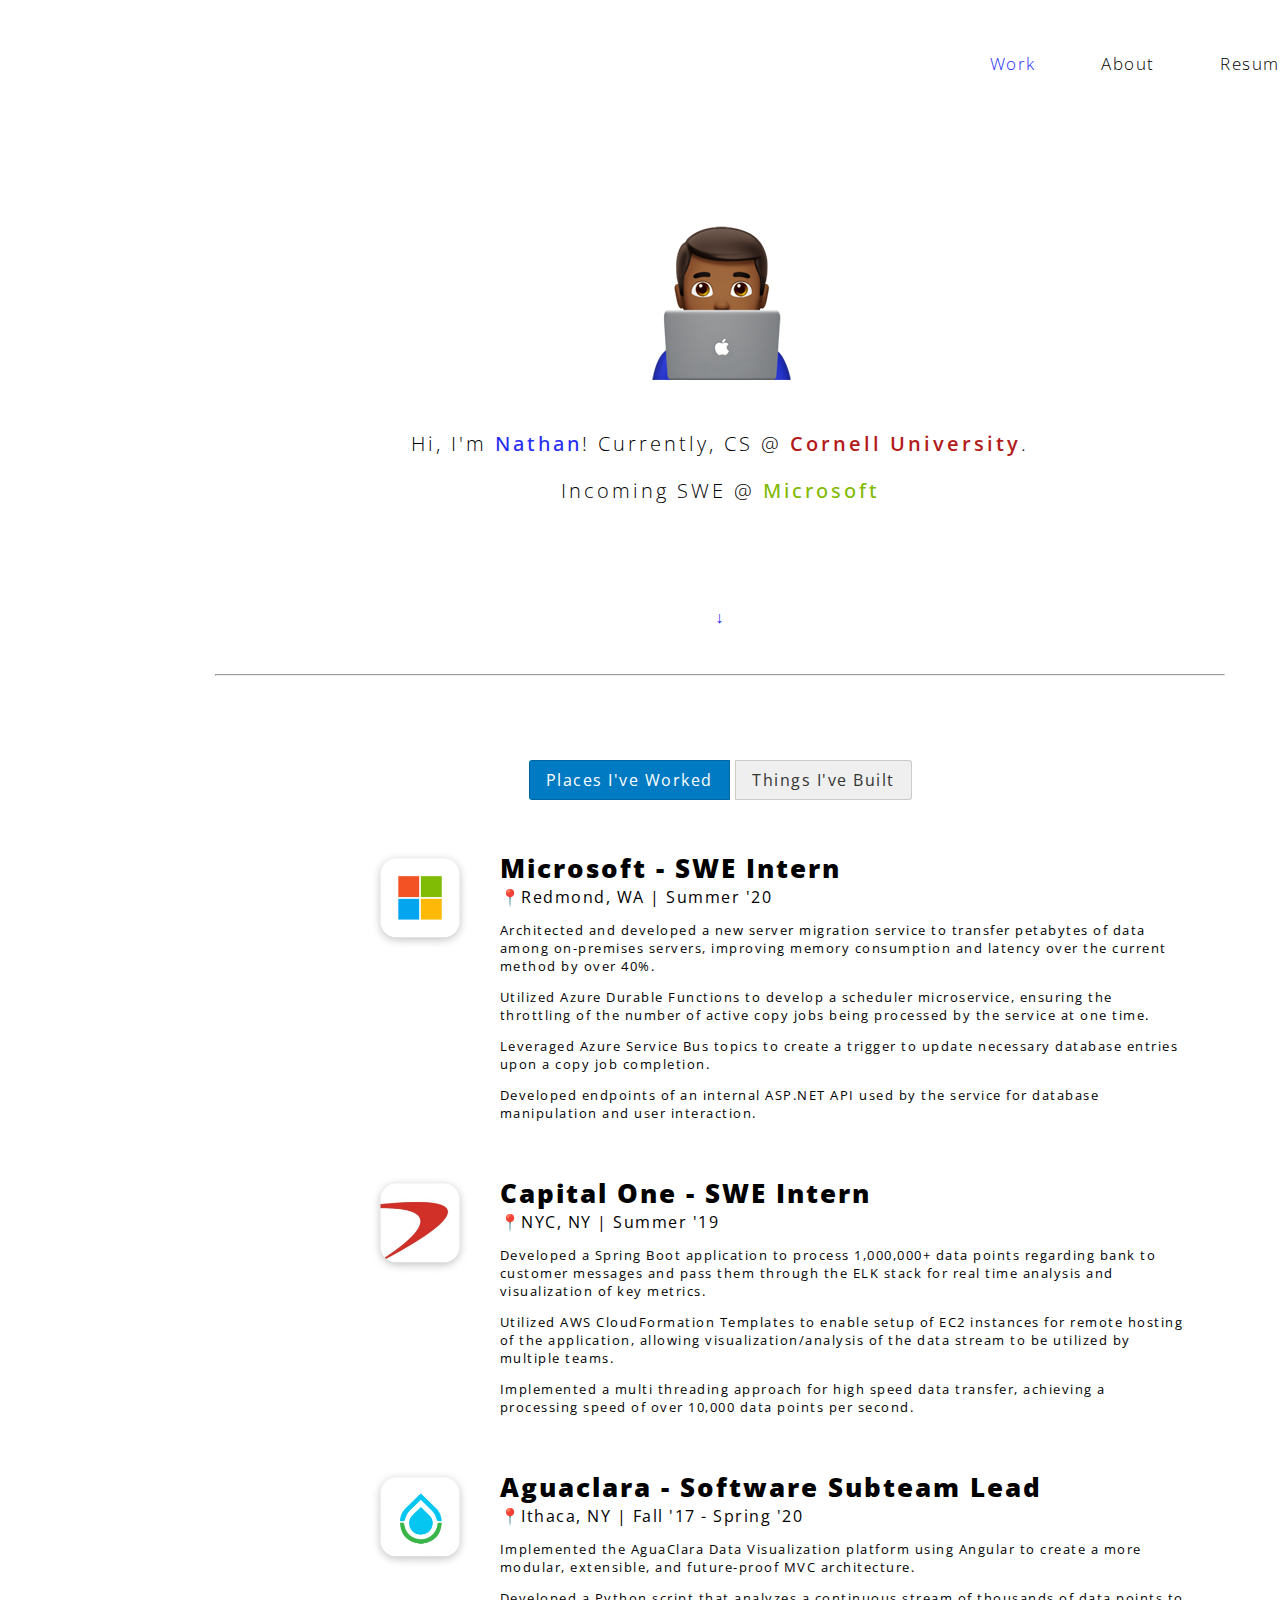
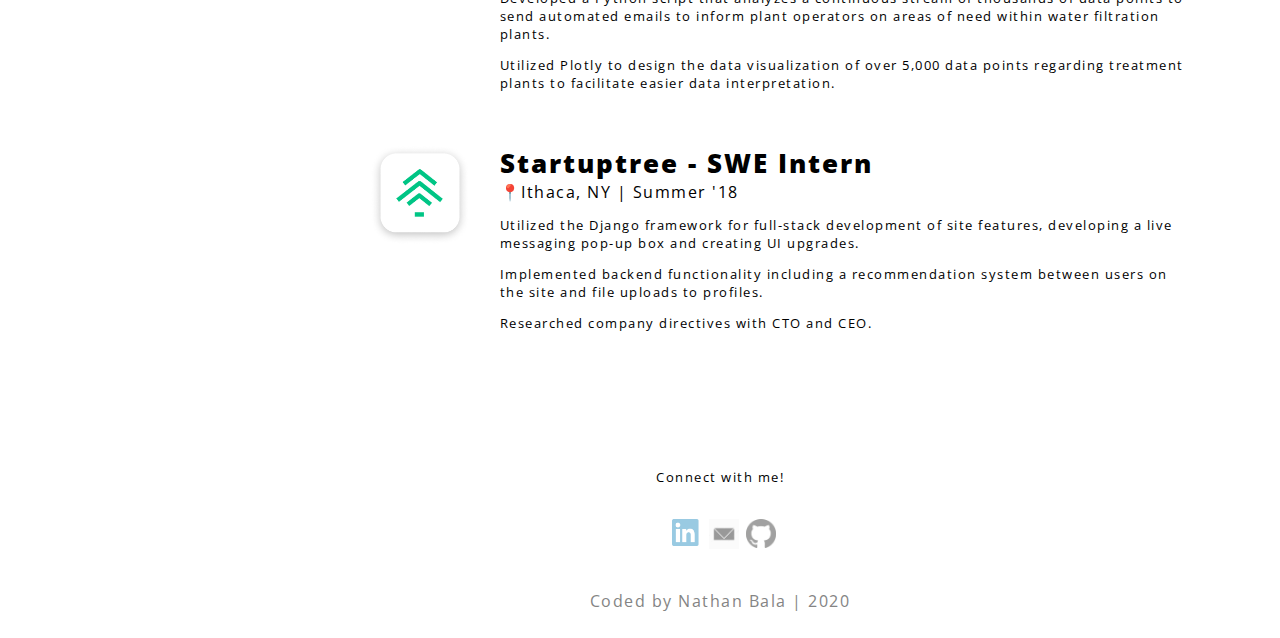
==== commit 0bfc649a: "updates" ====
--- a/index.html
+++ b/index.html
@@ -53,9 +53,9 @@
 <div id="toggle_area">
   <div class="switch-field" style='text-align: center; padding-bottom: 30px'>
     <input type="radio" id="switch_left" name="switch_2" value="yes" checked onclick='switch_to_Experience()'/>
-    <label for="switch_left">Experiences</label>
+    <label for="switch_left">Places I've Worked</label>
     <input type="radio" id="switch_right" name="switch_2" value="no" onclick='switch_to_Project()'/>
-    <label for="switch_right">Projects</label>
+    <label for="switch_right">Things I've Built</label>
   </div>
 </div>
 <div id="experience" style="padding-right:30px">
@@ -66,8 +66,8 @@
     </a>
     </div>
   <div class="column right">
-      <h3 style='margin-top:0px; padding-top: 0px; color: #252CF3'> Microsoft - SWE Intern</h3>
-      <a style='margin-top:0px; padding-top: 0px; color: #252CF3'> 📍Redmond, WA | Summer '20</a>
+      <h3 style='margin-top:0px; padding-top: 0px;'> Microsoft - SWE Intern</h3>
+      <a style='margin-top:0px; padding-top: 0px;'> 📍Redmond, WA | Summer '20</a>
       <p style="text-align: left; font-size:13px"> Architected and developed a new server migration service to transfer petabytes of data among on-premises servers, improving memory consumption and latency over the current method by over 40%.</p>
       <p style="text-align: left; font-size:13px"> Utilized Azure Durable Functions to develop a scheduler microservice, ensuring the throttling of the number of active copy jobs being processed by the service at one time.</p>
       <p style="text-align: left; font-size:13px"> Leveraged Azure Service Bus topics to create a trigger to update necessary database entries upon a copy job completion.</p>
@@ -81,8 +81,8 @@
     </a>
     </div>
   <div class="column right">
-      <h3 style='margin-top:0px; padding-top: 0px; color: #252CF3'> Capital One - SWE Intern</h3>
-      <a style='margin-top:0px; padding-top: 0px; color: #252CF3'> 📍NYC, NY | Summer '19</a>
+      <h3 style='margin-top:0px; padding-top: 0px; '> Capital One - SWE Intern</h3>
+      <a style='margin-top:0px; padding-top: 0px;'> 📍NYC, NY | Summer '19</a>
       <p style="text-align: left; font-size:13px">Developed a Spring Boot application to process 1,000,000+ data points regarding bank to customer messages and pass them through the ELK stack for real time analysis and visualization of key metrics.</p>
       <p style="text-align: left; font-size:13px">Utilized AWS CloudFormation Templates to enable setup of EC2 instances for remote hosting of the application, allowing visualization/analysis of the data stream to be utilized by multiple teams.  </p>
       <p style="text-align: left; font-size:13px">Implemented a multi threading approach for high speed data transfer, achieving a processing speed of over 10,000 data points per second.  </p>
@@ -97,8 +97,8 @@
       </a>
     </div>
   <div class="column right">
-      <h3 style='margin-top:0px; padding-top: 0px; color: #252CF3'> Aguaclara - Software Subteam Lead</h3>
-      <a style='margin-top:0px; padding-top: 0px; color: #252CF3'> 📍Ithaca, NY | Fall '17 - Spring '20</a>
+      <h3 style='margin-top:0px; padding-top: 0px;'> Aguaclara - Software Subteam Lead</h3>
+      <a style='margin-top:0px; padding-top: 0px; '> 📍Ithaca, NY | Fall '17 - Spring '20</a>
       <p style="text-align: left; font-size:13px">Implemented the AguaClara Data Visualization platform using Angular to create a more modular, extensible, and future-proof MVC architecture.</p>
       <p style="text-align: left; font-size:13px">Developed a Python script that analyzes a continuous stream of thousands of data points to send automated emails to inform plant operators on areas of need within water filtration plants. </p>
       <p style="text-align: left; font-size:13px">Utilized Plotly to design the data visualization of over 5,000 data points regarding treatment plants to facilitate easier data interpretation.</p>
@@ -112,8 +112,8 @@
     </a>
     </div>
   <div class="column right">
-      <h3 style='margin-top:0px; padding-top: 0px; color: #252CF3'> Startuptree - SWE Intern</h3>
-      <a style='margin-top:0px; padding-top: 0px; color: #252CF3'> 📍Ithaca, NY | Summer '18</a>
+      <h3 style='margin-top:0px; padding-top: 0px; '> Startuptree - SWE Intern</h3>
+      <a style='margin-top:0px; padding-top: 0px;'> 📍Ithaca, NY | Summer '18</a>
       <p style="text-align: left; font-size:13px">Utilized the Django framework for full-stack development of site features, developing a live messaging pop-up box and creating UI upgrades. </p>
       <p style="text-align: left; font-size:13px">Implemented backend functionality including a recommendation system between users on the site and file uploads to profiles. </p>
       <p style="text-align: left; font-size:13px">Researched company directives with CTO and CEO.</p>
@@ -127,8 +127,8 @@
       <img class=work src="pictures/traffic.png" alt="nah" style='width: 400px; padding-left:20px'/>
     </div>
   <div class="column right">
-      <h3 style='margin-top:0px; padding-top: 0px; color: #252CF3'>Human and Autonomous Vehicle Simulation, Calibration, and Optimization (HAVSIM)</h3>
-      <a style='margin-top:0px; padding-top: 0px; color: #252CF3'>Python</a>
+      <h3 style='margin-top:0px; padding-top: 0px;'>Human and Autonomous Vehicle Simulation, Calibration, and Optimization (HAVSIM)</h3>
+      <a style='margin-top:0px; padding-top: 0px;'>Python</a>
       <a href="https://github.com/ronan-keane/havsim" target="_blank"> <img class='socialbutton' src="pictures/github_pic.png" alt="github icon"/></a>
       <p style="text-align: left; font-size:13px">Worked under Ronan Keane to develop HAVSIM, a differentiable traffic simulator for the calibration and optimization of microscopic (agent-based) traffic simulations.</p>
       <p style="text-align: left; font-size:13px">Implemented and tested various Deep Learning architectures such as convolutional neural networks and LSTMs to accurately predict vehicle trajectories in various situations based on surrounding parameters with 92% accuracy.</p>
@@ -141,8 +141,8 @@
       <img class=work src="pictures/mariwanna.png" alt="nah" style='width: 400px; padding-left:20px'/>
     </div>
   <div class="column right">
-      <h3 style='margin-top:0px; padding-top: 0px; color: #252CF3'>Mariwanna!</h3>
-      <a style='margin-top:0px; padding-top: 0px; color: #252CF3'>Python, Django, HTML, Javascript, CSS</a>
+      <h3 style='margin-top:0px; padding-top: 0px; '>Mariwanna!</h3>
+      <a style='margin-top:0px; padding-top: 0px;'>Python, Django, HTML, Javascript, CSS</a>
       <a href="https://github.com/jeffliu6/mariwanna" target="_blank"> <img class='socialbutton' src="pictures/github_pic.png" alt="github icon"/></a>
       <a href="https://mariwanna.herokuapp.com" target="_blank"> <img class='socialbutton' src="pictures/external_link.png" alt="link icon"/></a>
       <p style="text-align: left; font-size:13px">Developed a search engine using the Django web framework to recommend strains of medical marijuana based on users' conditions, desired, undesired effects, flavors, and aromas.</p>
@@ -156,8 +156,8 @@
       <img class=work src="pictures/data_viz.png" alt="nah" style='width: 400px; padding-left:20px'/>
     </div>
   <div class="column right">
-      <h3 style='margin-top:0px; padding-top: 0px; color: #252CF3'>Remain Silent</h3>
-      <a style='margin-top:0px; padding-top: 0px; color: #252CF3'>Javascript, HTML, CSS</a>
+      <h3 style='margin-top:0px; padding-top: 0px; '>Remain Silent</h3>
+      <a style='margin-top:0px; padding-top: 0px; '>Javascript, HTML, CSS</a>
       <a href="https://github.com/nhbala/USA-PoliceKilling-Viz" target="_blank"> <img class='socialbutton' src="pictures/github_pic.png" alt="github icon"/></a>
       <a href="https://nhbala.github.io/USA-PoliceKilling-Viz/" target="_blank"> <img class='socialbutton' src="pictures/external_link.png" alt="link icon"/></a>
       <p style="text-align: left; font-size:13px">Created a data visualization that seeks to illustrate United States civilians' deaths at the hands of the American Police from 2015 to 2019.</p>
@@ -171,8 +171,8 @@
     <img class=work src="pictures/quick_maths.png" alt="nah" style='width: 400px; padding-left:20px'/>
   </div>
 <div class="column right">
-    <h3 style='margin-top:0px; padding-top: 0px; color: #252CF3'>Quick Maths</h3>
-    <a style='margin-top:0px; padding-top: 0px; color: #252CF3'>Python, Open CV, Tensorflow</a>
+    <h3 style='margin-top:0px; padding-top: 0px;'>Quick Maths</h3>
+    <a style='margin-top:0px; padding-top: 0px;'>Python, Open CV, Tensorflow</a>
     <a href="https://github.com/nhbala/Quick_Maths" target="_blank"> <img class='socialbutton' src="pictures/github_pic.png" alt="github icon"/></a>
     <p style="text-align: left; font-size:13px">Implemented an artificial intelligence system in Python that evaluates handwritten math expressions and equations containing basic arithmetic operations, exponents and trigonometric functions.</p>
     <p style="text-align: left; font-size:13px">Developed a convolutional neural network that recognizes a wide array of different handwriting patterns for specific mathematical symbols. </p>
@@ -185,8 +185,8 @@
     <img class=work src="pictures/battle_ships.png" alt="nah" style='width: 400px; padding-left:20px'/>
   </div>
 <div class="column right">
-    <h3 style='margin-top:0px; padding-top: 0px; color: #252CF3'>Battleships</h3>
-    <a style='margin-top:0px; padding-top: 0px; color: #252CF3'>OCaml</a>
+    <h3 style='margin-top:0px; padding-top: 0px; '>Battleships</h3>
+    <a style='margin-top:0px; padding-top: 0px;'>OCaml</a>
     <a href="https://github.com/nhbala/OCaml-BattleShips" target="_blank"> <img class='socialbutton' src="pictures/github_pic.png" alt="github icon"/></a>
     <p style="text-align: left; font-size:13px">Implemented the popular boardgame, BattleShips, in the functional programming language OCaml. Supports both a two player mode as well the ability to play against the computer at various difficulty levels</p>
     <p style="text-align: left; font-size:13px">Developed a GUI that dynamically updates based off moves made by the player or by the computer. Designed and built an AI that supported different difficulty levels for the one player mode, including algorithms that dictate the logic behind the difficulty of the AI player. </p>
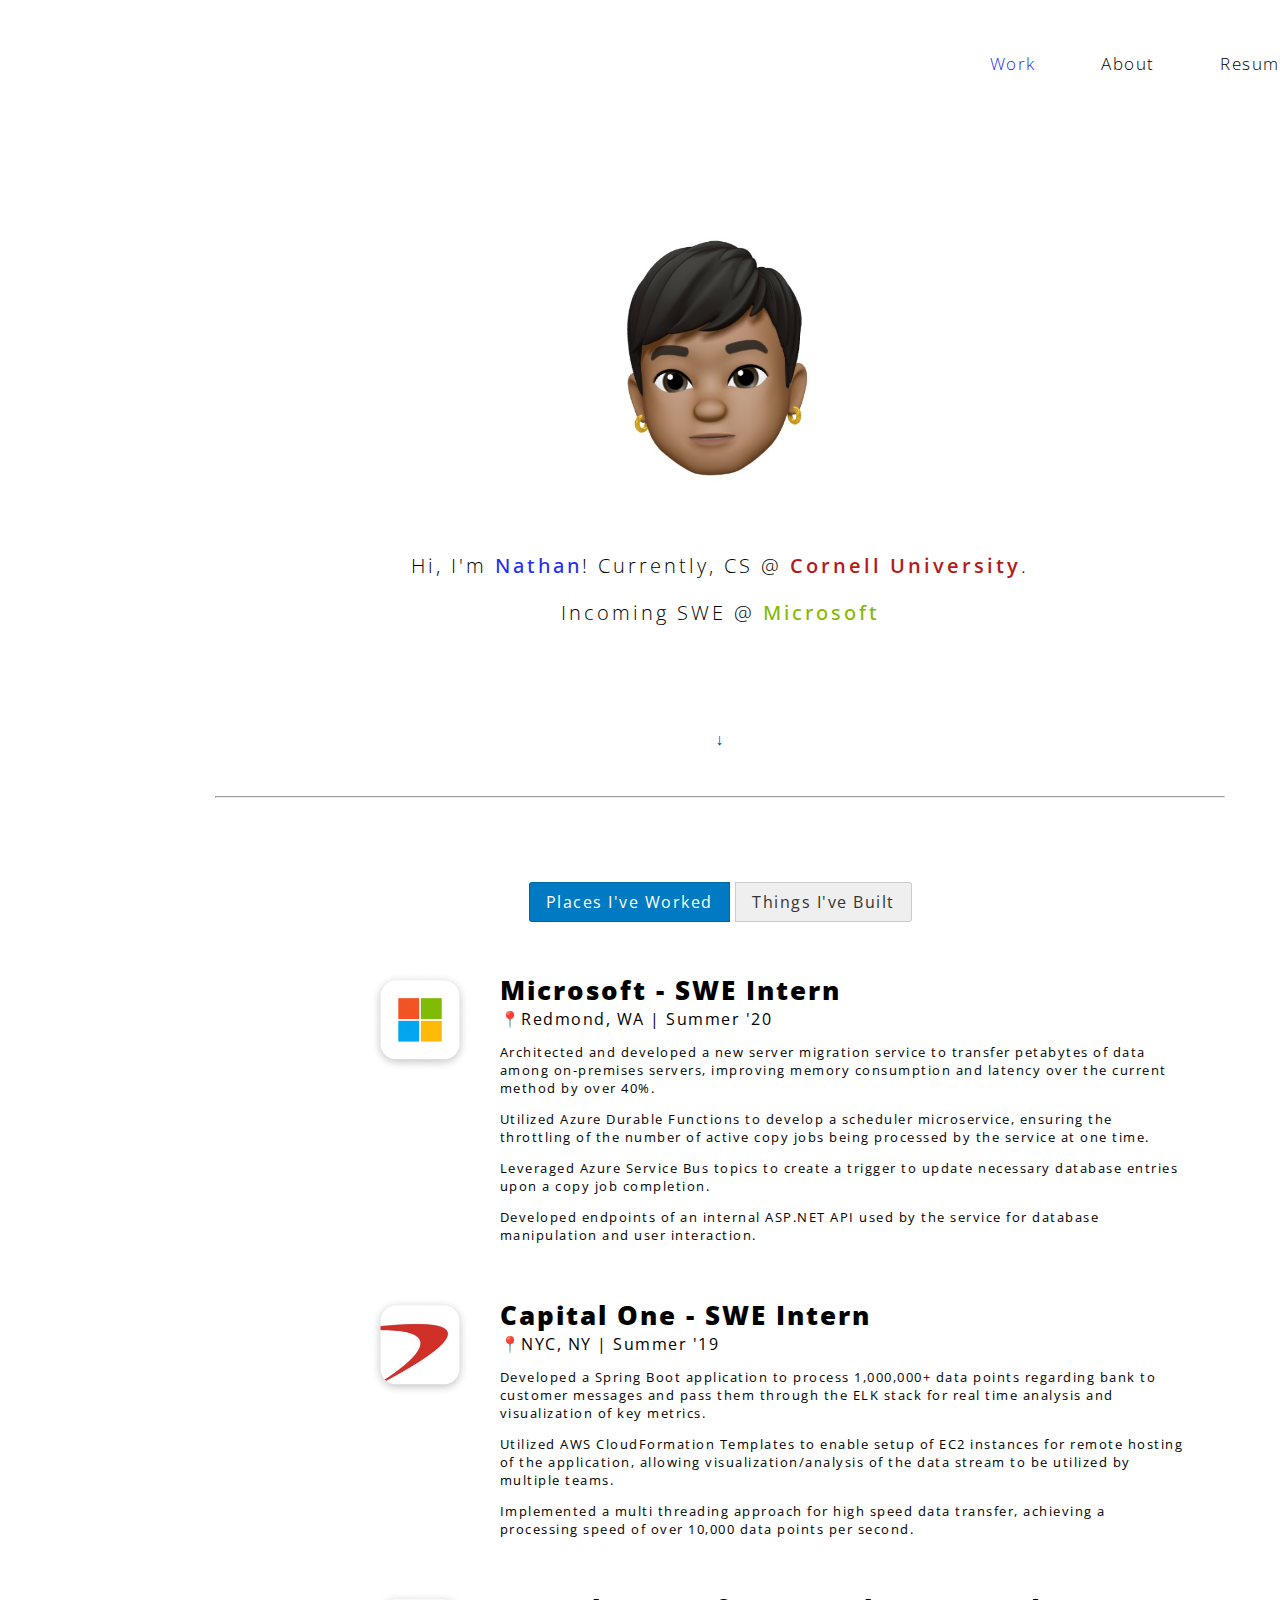
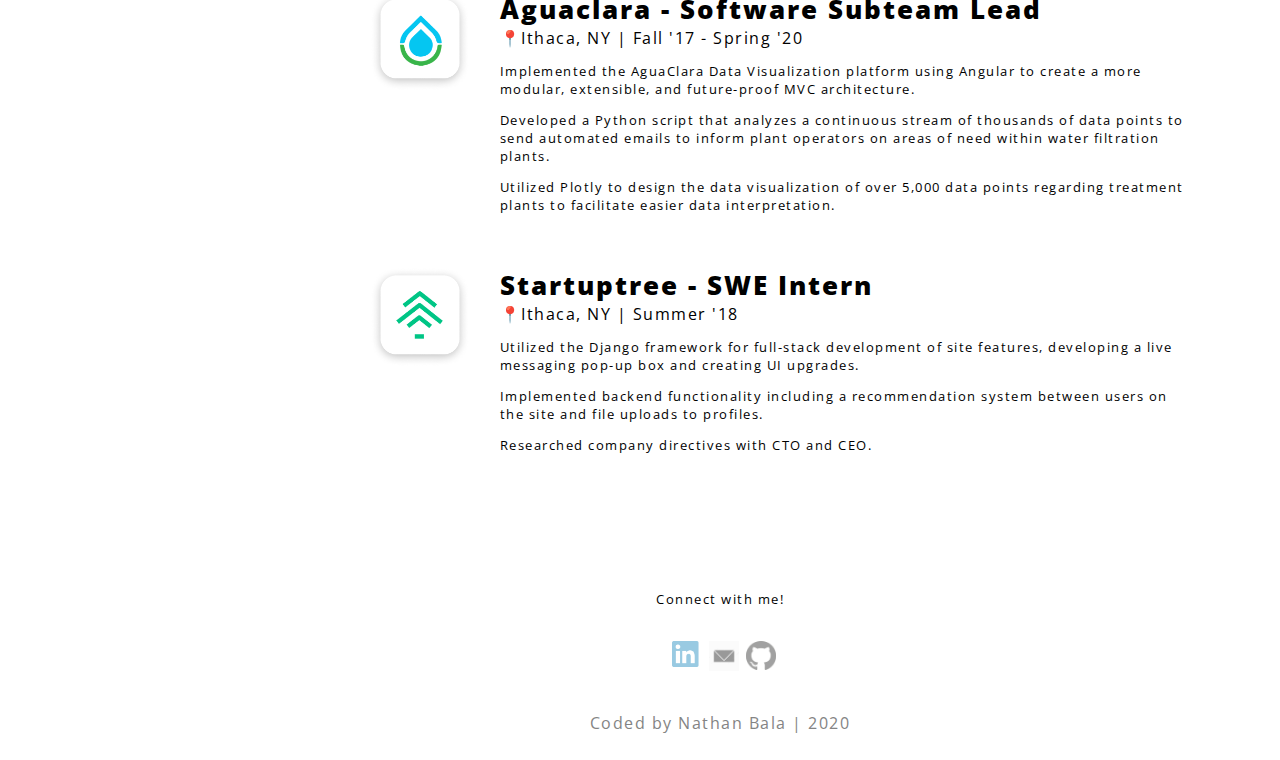
==== commit 25e77462: "new pic" ====
--- a/index.html
+++ b/index.html
@@ -30,9 +30,11 @@
 <br>
 <br>
 <br>
-  <img src="pictures/man_apple.png" alt="mancomputer" style="display: block;
+  <img src="pictures/man_apple1.png" alt="mancomputer" style="display: block;
   margin-left: auto;
-  margin-right: auto;">
+  margin-right: auto;
+  max-height:20%;
+  max-width:20%">
 
 
   <p class='emph' style="margin-top: 50px">Hi, I'm <span class=' pink'>Nathan</span>! Currently, CS @ <span style="color: #B31B1B; font-weight: 600;">Cornell University</span>.</p>
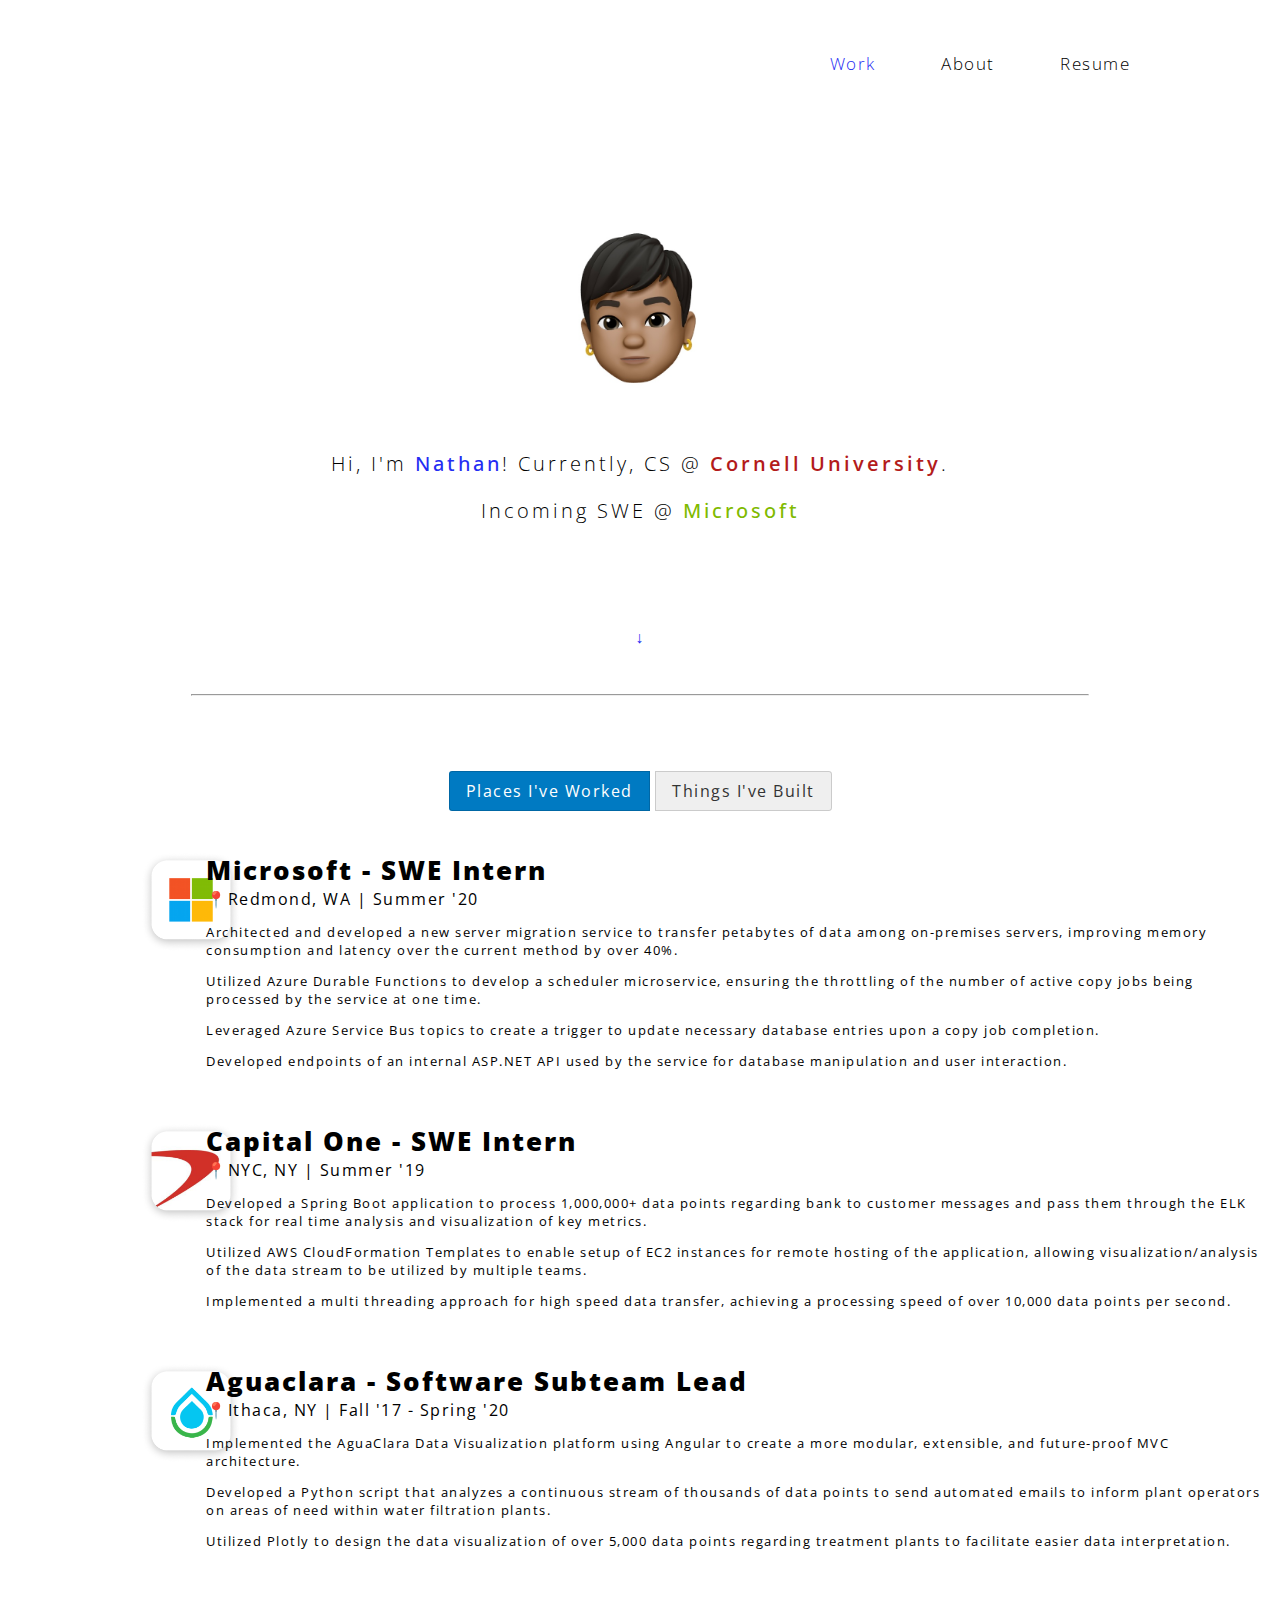
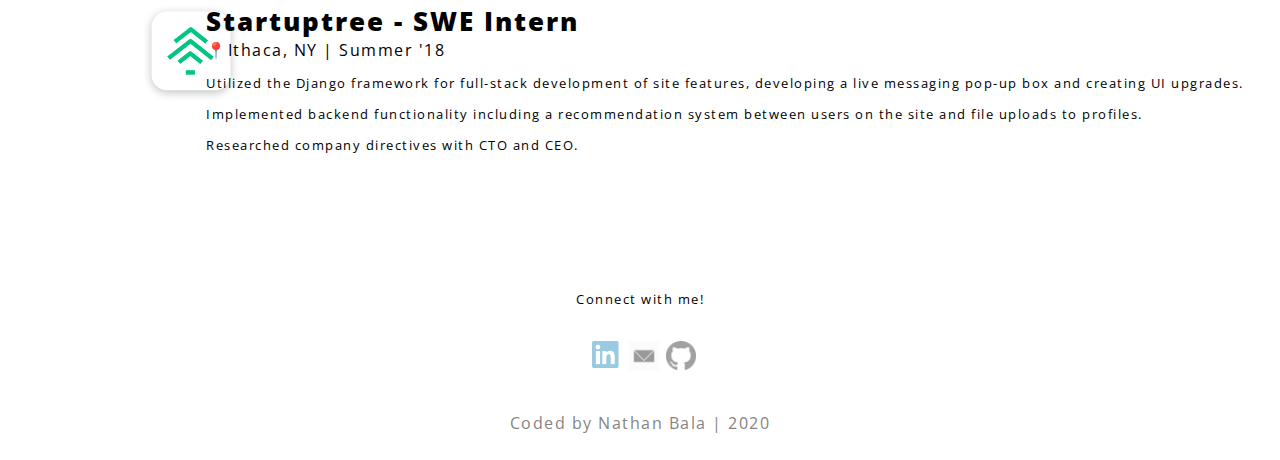
==== commit a91e68be: "finish resizing" ====
--- a/index.html
+++ b/index.html
@@ -10,6 +10,8 @@
   <link rel="shortcut icon" href="pictures/fav.png" />
 </head>
 
+<div style="width:100vw;
+   height:100vh;">
 <body>
   <br>
 
@@ -60,11 +62,16 @@
     <label for="switch_right">Things I've Built</label>
   </div>
 </div>
-<div id="experience" style="padding-right:30px">
+<div id="experience">
   <div class="row">
     <div class="column left">
       <a href="https://microsoft.com" target="_blank">
-      <img class=work src="pictures/microsoft_icon.png" alt="nah" style="width: 100px; padding-left: 350px; margin-top:0px; padding-top:0px"/>
+    <img class=work src="pictures/microsoft_icon.png" alt="nah" style="width: 100px;
+    height: auto;
+    padding-left: 65%;
+    max-width: 100%;
+    transition: transform 0.2s;
+    padding-bottom: 40px;"/>
     </a>
     </div>
   <div class="column right">
@@ -79,7 +86,12 @@
   <div class="row">
     <div class="column left">
       <a href="https://www.capitalone.com/tech/" target="_blank">
-      <img class=work src="pictures/capitalone_icon.png" alt="nah" style="width: 100px; padding-left: 350px; margin-top:0px; padding-top:0px"/>
+      <img class=work src="pictures/capitalone_icon.png" alt="nah" style="width: 100px;
+      height: auto;
+      padding-left: 65%;
+      max-width: 100%;
+      transition: transform 0.2s;
+      padding-bottom: 40px;"/>
     </a>
     </div>
   <div class="column right">
@@ -95,7 +107,12 @@
   <div class="row">
     <div class="column left">
       <a href="http://aguaclara.cornell.edu/" target="_blank">
-      <img class=work src="pictures/aguaclara_icon.png" alt="nah" style="width: 100px; padding-left: 350px; margin-top:0px; padding-top:0px"/>
+      <img class=work src="pictures/aguaclara_icon.png" alt="nah" style="width: 100px;
+      height: auto;
+      padding-left: 65%;
+      max-width: 100%;
+      transition: transform 0.2s;
+      padding-bottom: 40px;"/>
       </a>
     </div>
   <div class="column right">
@@ -110,7 +127,12 @@
   <div class="row">
     <div class="column left">
       <a href="https://join.startuptree.co/" target="_blank">
-      <img class=work src="pictures/startuptree_icon.png" alt="nah" style="width: 100px; padding-left: 350px; margin-top:0px; padding-top:0px"/>
+      <img class=work src="pictures/startuptree_icon.png" alt="nah" style="width: 100px;
+      height: auto;
+      padding-left: 65%;
+      max-width: 100%;
+      transition: transform 0.2s;
+      padding-bottom: 40px;"/>
     </a>
     </div>
   <div class="column right">
@@ -126,7 +148,7 @@
 <div id="projects" style='display: none; padding-left:20px'>
   <div class="row"  style='padding-left:60px'>
     <div class="column left">
-      <img class=work src="pictures/traffic.png" alt="nah" style='width: 400px; padding-left:20px'/>
+      <img class=work src="pictures/traffic.png" alt="nah" style='width: 300px; padding-left:20px'/>
     </div>
   <div class="column right">
       <h3 style='margin-top:0px; padding-top: 0px;'>Human and Autonomous Vehicle Simulation, Calibration, and Optimization (HAVSIM)</h3>
@@ -140,7 +162,7 @@
 
   <div class="row"  style='padding-left:60px'>
     <div class="column left">
-      <img class=work src="pictures/mariwanna.png" alt="nah" style='width: 400px; padding-left:20px'/>
+      <img class=work src="pictures/mariwanna.png" alt="nah" style='width: 300px; padding-left:20px'/>
     </div>
   <div class="column right">
       <h3 style='margin-top:0px; padding-top: 0px; '>Mariwanna!</h3>
@@ -155,7 +177,7 @@
 
   <div class="row"  style='padding-left:60px'>
     <div class="column left">
-      <img class=work src="pictures/data_viz.png" alt="nah" style='width: 400px; padding-left:20px'/>
+      <img class=work src="pictures/data_viz.png" alt="nah" style='width: 300px; padding-left:20px'/>
     </div>
   <div class="column right">
       <h3 style='margin-top:0px; padding-top: 0px; '>Remain Silent</h3>
@@ -170,7 +192,7 @@
 
 <div class="row"  style='padding-left:60px;'>
   <div class="column left">
-    <img class=work src="pictures/quick_maths.png" alt="nah" style='width: 400px; padding-left:20px'/>
+    <img class=work src="pictures/quick_maths.png" alt="nah" style='width: 300px; padding-left:20px'/>
   </div>
 <div class="column right">
     <h3 style='margin-top:0px; padding-top: 0px;'>Quick Maths</h3>
@@ -184,7 +206,7 @@
 
 <div class="row"  style='padding-left:60px'>
   <div class="column left">
-    <img class=work src="pictures/battle_ships.png" alt="nah" style='width: 400px; padding-left:20px'/>
+    <img class=work src="pictures/battle_ships.png" alt="nah" style='width: 300px; padding-left:20px'/>
   </div>
 <div class="column right">
     <h3 style='margin-top:0px; padding-top: 0px; '>Battleships</h3>
@@ -227,5 +249,6 @@
   </script>
 
 </body>
+</div>
 
 </html>
--- a/styles/all.css
+++ b/styles/all.css
@@ -18,7 +18,6 @@
 
 
 .switch-field label {
-  display: inline-block;
   background-color: #efefef;
   color: #333;
   font-size: 1em;
@@ -257,11 +256,11 @@
   }
 
   .left{
-    width: 35%;
+    width: 15%;
   }
 
   .right{
-    width: 50%;
+    width: 85%;
   }
 
   .self{
@@ -310,35 +309,22 @@
   .leftimg{
     width: 90%;
     height: auto;
-    padding-left: 170px;
   }
   .rightimg{
     width: 80%;
     height: auto;
-    padding-right: 200px;
   }
 
   .projectimg{
     width: 80%;
     height: auto;
-    padding-left: 180px;
-    padding-right: 100px;
   }
 
   .projectheadimg{
     width: 65%;
     height: auto;
-    padding-left: 260px;
-  }
-
-  .work{
-    width: 100px;
-    height: auto;
-    padding-left: 300px;
-    max-width: 100%;
-    transition: transform 0.2s;
-    padding-bottom: 40px;
-  }
+  }
+
 
   .work:hover {
     transform: scale(1.05);
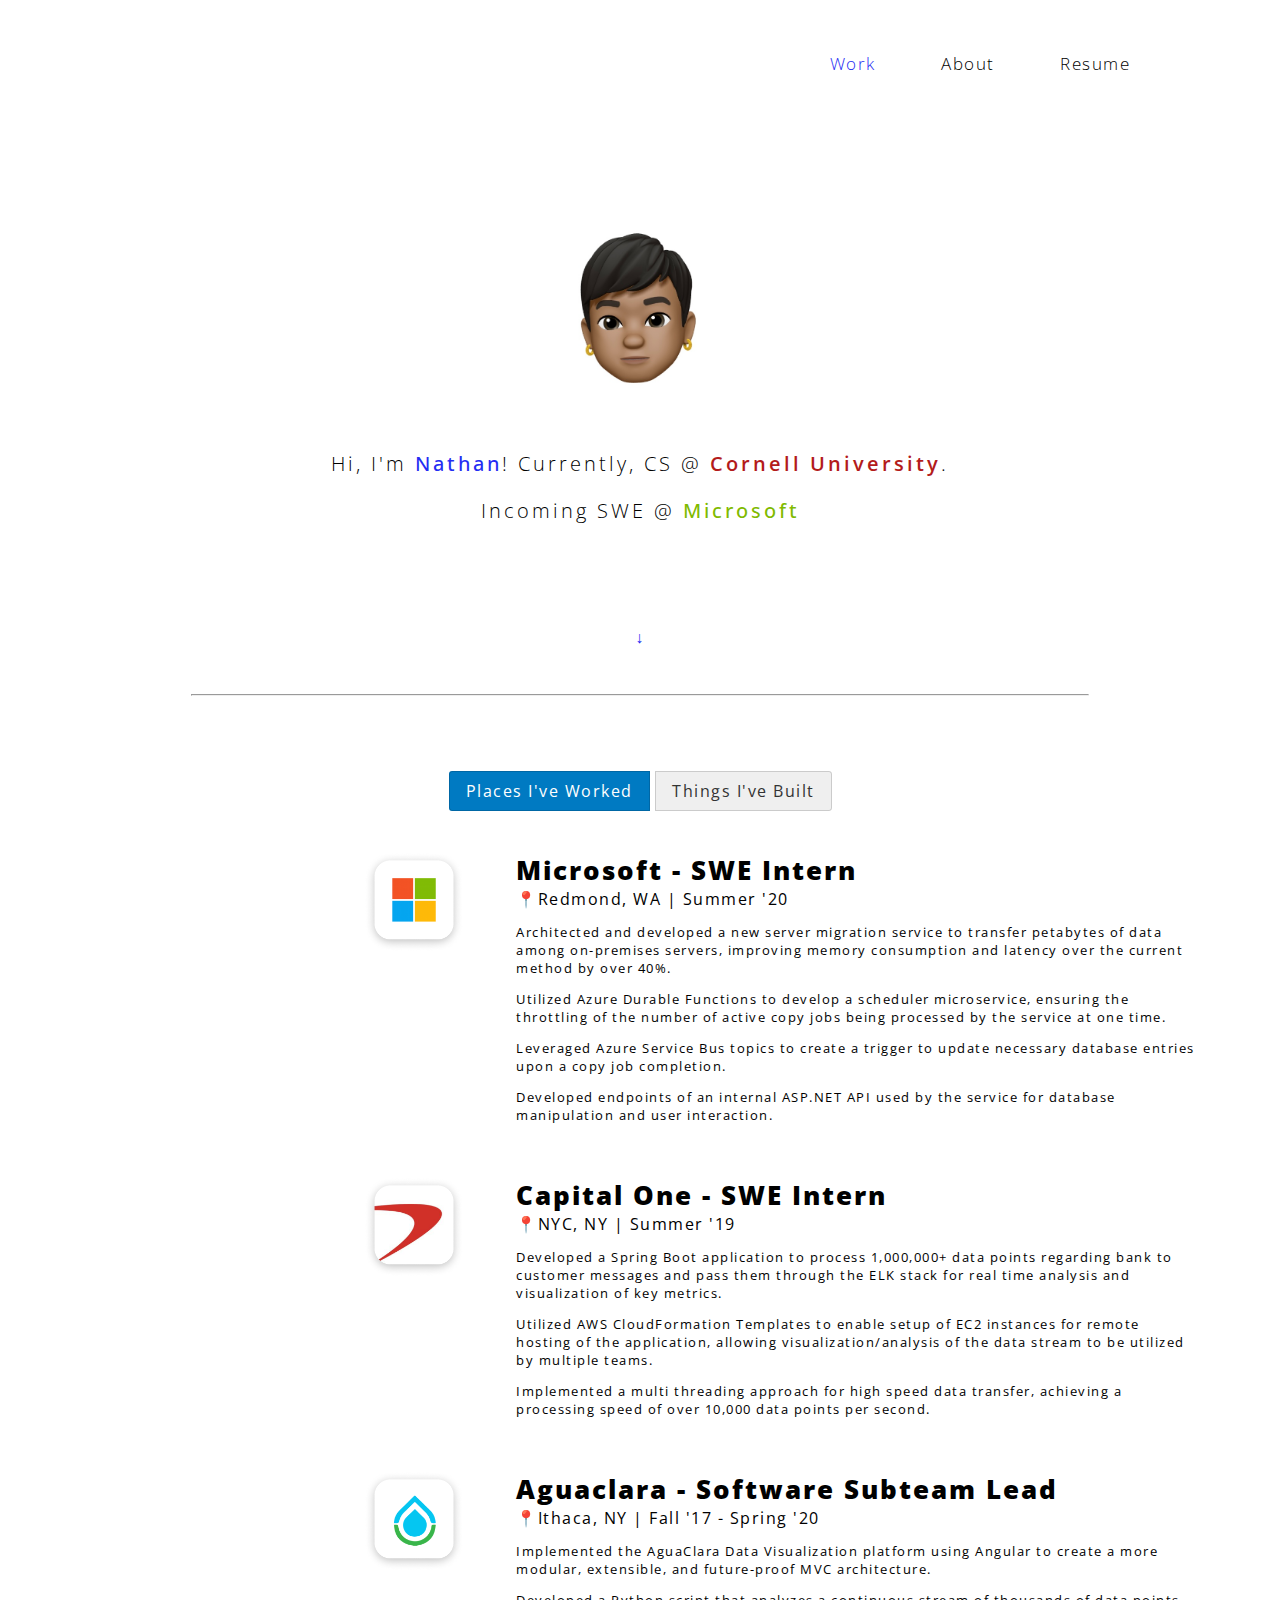
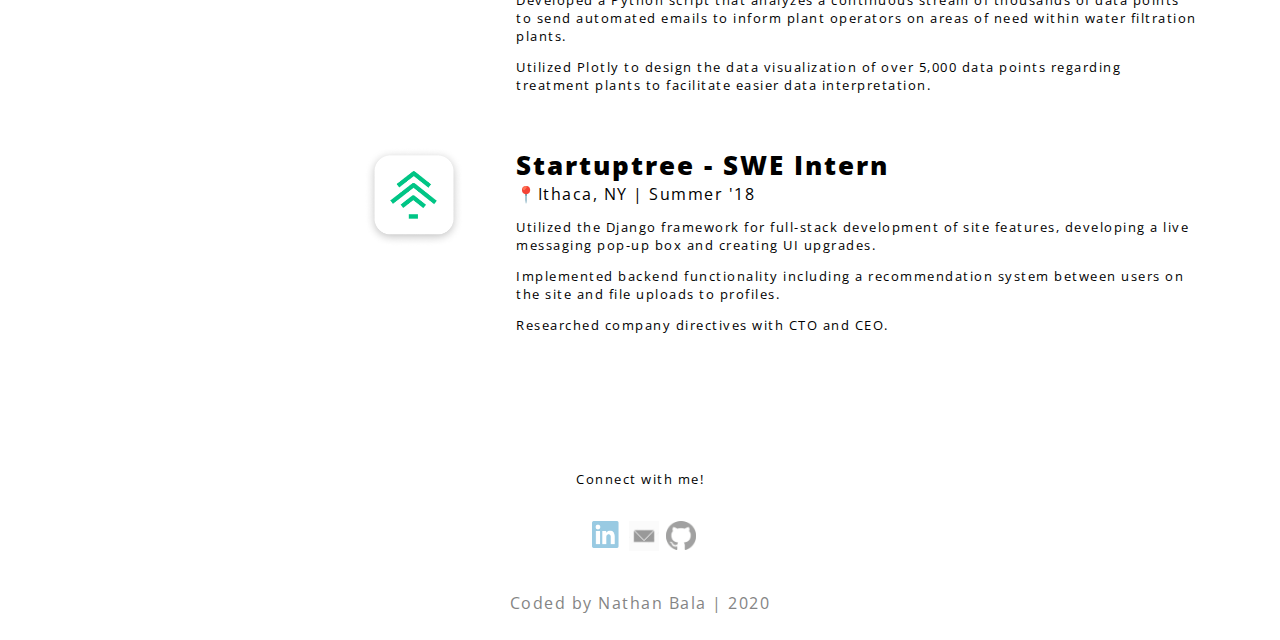
==== commit d146a7ab: "plz last update" ====
--- a/index.html
+++ b/index.html
@@ -68,13 +68,13 @@
       <a href="https://microsoft.com" target="_blank">
     <img class=work src="pictures/microsoft_icon.png" alt="nah" style="width: 100px;
     height: auto;
-    padding-left: 65%;
+    padding-left: 185%;
     max-width: 100%;
     transition: transform 0.2s;
     padding-bottom: 40px;"/>
     </a>
     </div>
-  <div class="column right">
+  <div class="column right" style="padding-left: 25%">
       <h3 style='margin-top:0px; padding-top: 0px;'> Microsoft - SWE Intern</h3>
       <a style='margin-top:0px; padding-top: 0px;'> 📍Redmond, WA | Summer '20</a>
       <p style="text-align: left; font-size:13px"> Architected and developed a new server migration service to transfer petabytes of data among on-premises servers, improving memory consumption and latency over the current method by over 40%.</p>
@@ -88,13 +88,13 @@
       <a href="https://www.capitalone.com/tech/" target="_blank">
       <img class=work src="pictures/capitalone_icon.png" alt="nah" style="width: 100px;
       height: auto;
-      padding-left: 65%;
+      padding-left: 185%;
       max-width: 100%;
       transition: transform 0.2s;
       padding-bottom: 40px;"/>
     </a>
     </div>
-  <div class="column right">
+  <div class="column right" style="padding-left: 25%">
       <h3 style='margin-top:0px; padding-top: 0px; '> Capital One - SWE Intern</h3>
       <a style='margin-top:0px; padding-top: 0px;'> 📍NYC, NY | Summer '19</a>
       <p style="text-align: left; font-size:13px">Developed a Spring Boot application to process 1,000,000+ data points regarding bank to customer messages and pass them through the ELK stack for real time analysis and visualization of key metrics.</p>
@@ -109,13 +109,13 @@
       <a href="http://aguaclara.cornell.edu/" target="_blank">
       <img class=work src="pictures/aguaclara_icon.png" alt="nah" style="width: 100px;
       height: auto;
-      padding-left: 65%;
+      padding-left: 185%;
       max-width: 100%;
       transition: transform 0.2s;
       padding-bottom: 40px;"/>
       </a>
     </div>
-  <div class="column right">
+  <div class="column right" style="padding-left: 25%">
       <h3 style='margin-top:0px; padding-top: 0px;'> Aguaclara - Software Subteam Lead</h3>
       <a style='margin-top:0px; padding-top: 0px; '> 📍Ithaca, NY | Fall '17 - Spring '20</a>
       <p style="text-align: left; font-size:13px">Implemented the AguaClara Data Visualization platform using Angular to create a more modular, extensible, and future-proof MVC architecture.</p>
@@ -129,13 +129,13 @@
       <a href="https://join.startuptree.co/" target="_blank">
       <img class=work src="pictures/startuptree_icon.png" alt="nah" style="width: 100px;
       height: auto;
-      padding-left: 65%;
+      padding-left: 185%;
       max-width: 100%;
       transition: transform 0.2s;
       padding-bottom: 40px;"/>
     </a>
     </div>
-  <div class="column right">
+  <div class="column right" style="padding-left: 25%">
       <h3 style='margin-top:0px; padding-top: 0px; '> Startuptree - SWE Intern</h3>
       <a style='margin-top:0px; padding-top: 0px;'> 📍Ithaca, NY | Summer '18</a>
       <p style="text-align: left; font-size:13px">Utilized the Django framework for full-stack development of site features, developing a live messaging pop-up box and creating UI upgrades. </p>
@@ -148,9 +148,13 @@
 <div id="projects" style='display: none; padding-left:20px'>
   <div class="row"  style='padding-left:60px'>
     <div class="column left">
-      <img class=work src="pictures/traffic.png" alt="nah" style='width: 300px; padding-left:20px'/>
-    </div>
-  <div class="column right">
+      <img class=work src="pictures/traffic.png" alt="nah" style="width: 250%;
+      height: auto;
+      padding-left: 145%%;
+      transition: transform 0.2s;
+      padding-bottom: 40px;"/>
+    </div>
+  <div class="column right" style="padding-left: 25%">
       <h3 style='margin-top:0px; padding-top: 0px;'>Human and Autonomous Vehicle Simulation, Calibration, and Optimization (HAVSIM)</h3>
       <a style='margin-top:0px; padding-top: 0px;'>Python</a>
       <a href="https://github.com/ronan-keane/havsim" target="_blank"> <img class='socialbutton' src="pictures/github_pic.png" alt="github icon"/></a>
@@ -162,9 +166,13 @@
 
   <div class="row"  style='padding-left:60px'>
     <div class="column left">
-      <img class=work src="pictures/mariwanna.png" alt="nah" style='width: 300px; padding-left:20px'/>
-    </div>
-  <div class="column right">
+      <img class=work src="pictures/mariwanna.png" alt="nah" style="width: 250%;
+      height: auto;
+      padding-left: 145%%;
+      transition: transform 0.2s;
+      padding-bottom: 40px;"/>
+    </div>
+  <div class="column right" style="padding-left: 25%">
       <h3 style='margin-top:0px; padding-top: 0px; '>Mariwanna!</h3>
       <a style='margin-top:0px; padding-top: 0px;'>Python, Django, HTML, Javascript, CSS</a>
       <a href="https://github.com/jeffliu6/mariwanna" target="_blank"> <img class='socialbutton' src="pictures/github_pic.png" alt="github icon"/></a>
@@ -177,9 +185,13 @@
 
   <div class="row"  style='padding-left:60px'>
     <div class="column left">
-      <img class=work src="pictures/data_viz.png" alt="nah" style='width: 300px; padding-left:20px'/>
-    </div>
-  <div class="column right">
+      <img class=work src="pictures/data_viz.png" alt="nah" style="width: 250%;
+      height: auto;
+      padding-left: 145%%;
+      transition: transform 0.2s;
+      padding-bottom: 40px;"/>
+    </div>
+  <div class="column right" style="padding-left: 25%">
       <h3 style='margin-top:0px; padding-top: 0px; '>Remain Silent</h3>
       <a style='margin-top:0px; padding-top: 0px; '>Javascript, HTML, CSS</a>
       <a href="https://github.com/nhbala/USA-PoliceKilling-Viz" target="_blank"> <img class='socialbutton' src="pictures/github_pic.png" alt="github icon"/></a>
@@ -192,9 +204,13 @@
 
 <div class="row"  style='padding-left:60px;'>
   <div class="column left">
-    <img class=work src="pictures/quick_maths.png" alt="nah" style='width: 300px; padding-left:20px'/>
-  </div>
-<div class="column right">
+    <img class=work src="pictures/quick_maths.png" alt="nah" style="width: 250%;
+    height: auto;
+    padding-left: 145%%;
+    transition: transform 0.2s;
+    padding-bottom: 40px;"/>
+  </div>
+<div class="column right" style="padding-left: 25%">
     <h3 style='margin-top:0px; padding-top: 0px;'>Quick Maths</h3>
     <a style='margin-top:0px; padding-top: 0px;'>Python, Open CV, Tensorflow</a>
     <a href="https://github.com/nhbala/Quick_Maths" target="_blank"> <img class='socialbutton' src="pictures/github_pic.png" alt="github icon"/></a>
@@ -206,9 +222,13 @@
 
 <div class="row"  style='padding-left:60px'>
   <div class="column left">
-    <img class=work src="pictures/battle_ships.png" alt="nah" style='width: 300px; padding-left:20px'/>
-  </div>
-<div class="column right">
+    <img class=work src="pictures/battle_ships.png" alt="nah" style="width: 250%;
+    height: auto;
+    padding-left: 145%%;
+    transition: transform 0.2s;
+    padding-bottom: 40px;"/>
+  </div>
+<div class="column right" style="padding-left: 25%">
     <h3 style='margin-top:0px; padding-top: 0px; '>Battleships</h3>
     <a style='margin-top:0px; padding-top: 0px;'>OCaml</a>
     <a href="https://github.com/nhbala/OCaml-BattleShips" target="_blank"> <img class='socialbutton' src="pictures/github_pic.png" alt="github icon"/></a>
--- a/styles/all.css
+++ b/styles/all.css
@@ -260,7 +260,7 @@
   }
 
   .right{
-    width: 85%;
+    width: 55%;
   }
 
   .self{
